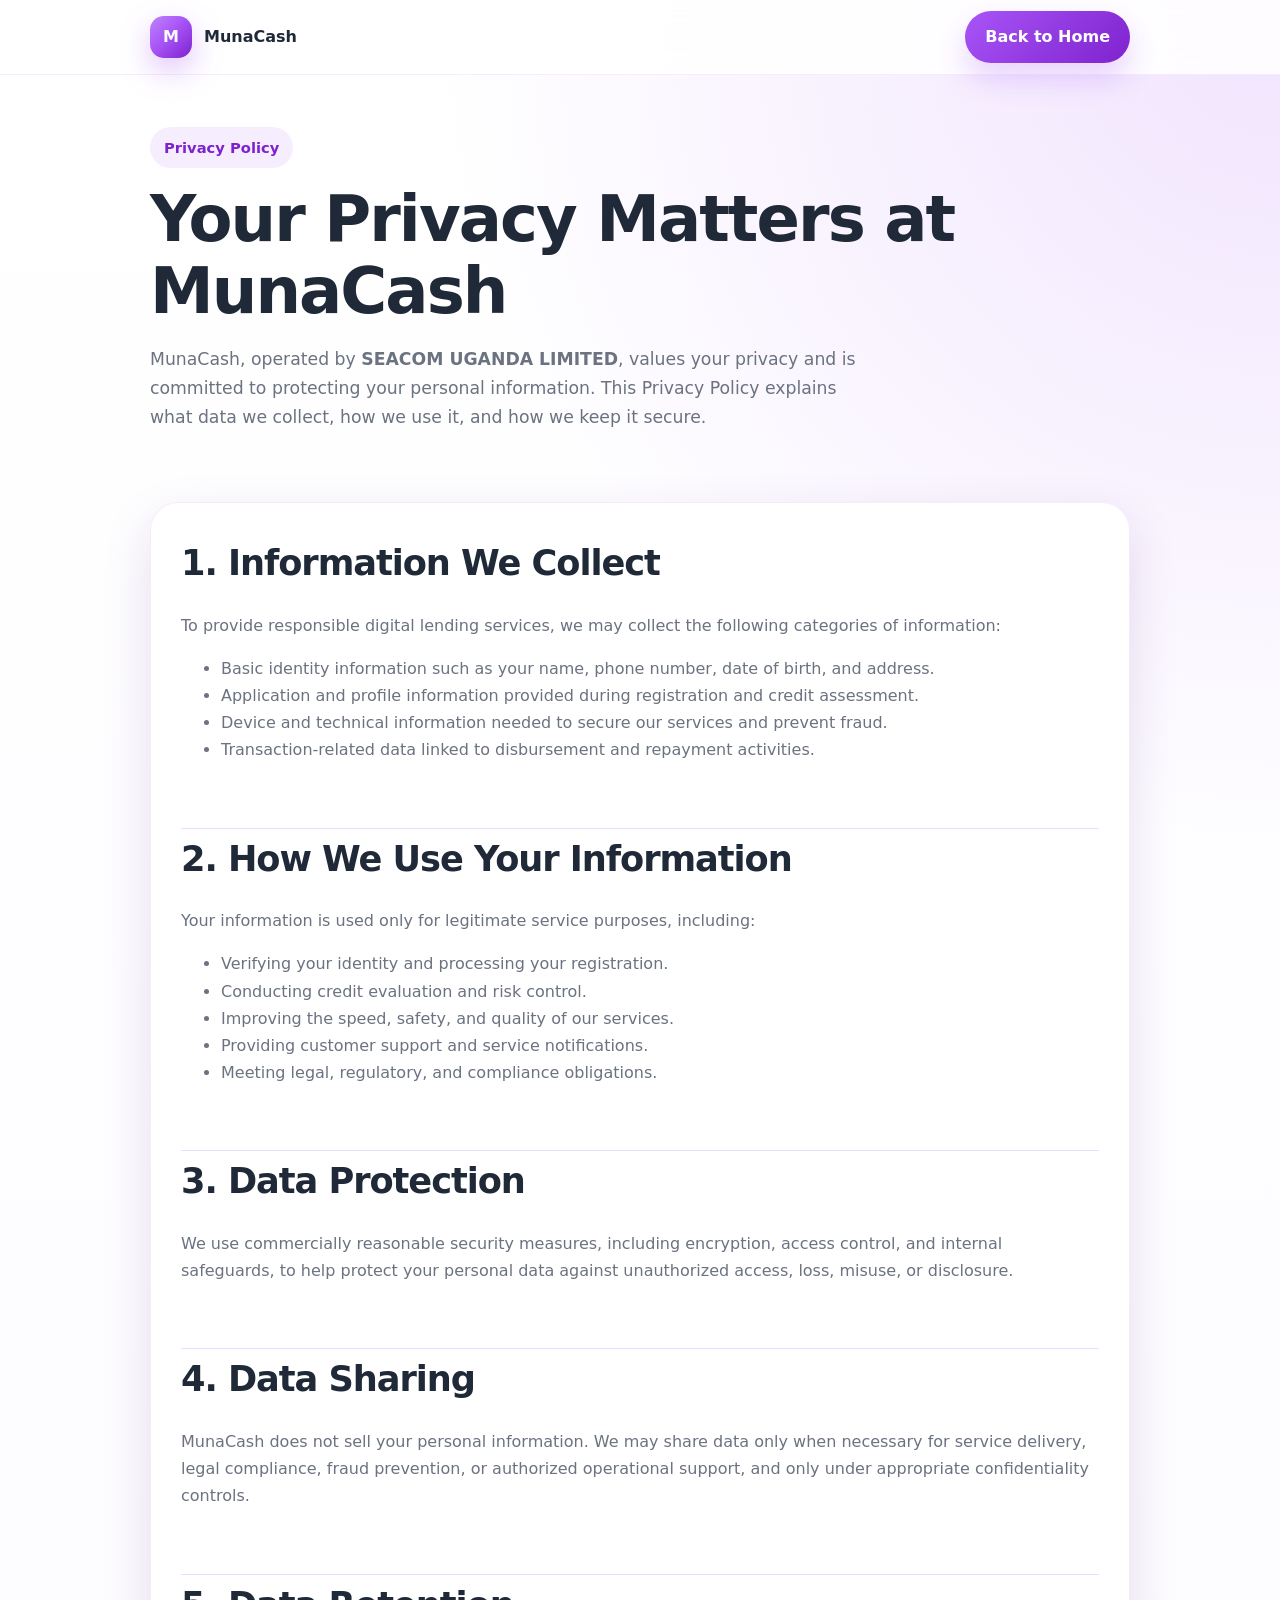
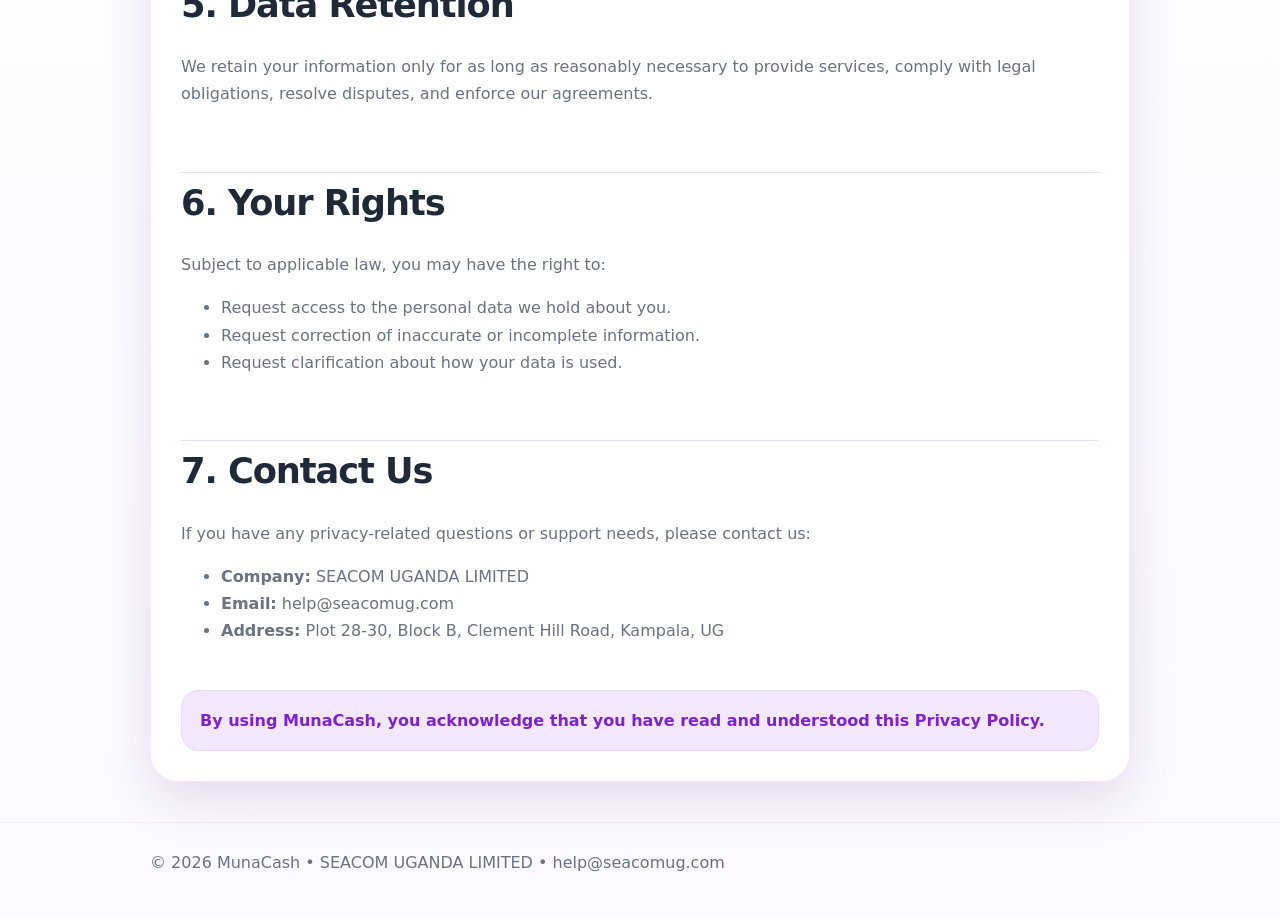
==== privacy.html @ 0a76f055 "Add MunaCash Uganda website" ====
<!DOCTYPE html>
<html lang="en">
<head>
  <meta charset="UTF-8" />
  <meta name="viewport" content="width=device-width, initial-scale=1.0" />
  <title>Privacy Policy | MunaCash Uganda</title>
  <meta name="description" content="Read the MunaCash Privacy Policy to understand how user data is collected, protected, and used responsibly." />
  <meta name="theme-color" content="#A855F7" />
  <style>
    :root {
      --primary: #A855F7;
      --primary-dark: #7e22ce;
      --primary-soft: #f3e8ff;
      --ink: #1f2937;
      --muted: #6b7280;
      --line: #eadcff;
      --bg: #ffffff;
      --card: rgba(255,255,255,0.92);
      --shadow: 0 18px 50px rgba(88, 28, 135, 0.14);
      --max: 980px;
    }
    * { box-sizing: border-box; }
    body {
      margin: 0;
      font-family: Inter, ui-sans-serif, system-ui, -apple-system, BlinkMacSystemFont, "Segoe UI", sans-serif;
      color: var(--ink);
      background:
        radial-gradient(circle at top right, rgba(168,85,247,0.16), transparent 30%),
        linear-gradient(180deg, #ffffff 0%, #fcfaff 100%);
      line-height: 1.7;
    }
    a { color: inherit; text-decoration: none; }
    .container { width: min(calc(100% - 32px), var(--max)); margin: 0 auto; }
    .topbar {
      position: sticky; top: 0; z-index: 40;
      background: rgba(255,255,255,0.88); backdrop-filter: blur(16px);
      border-bottom: 1px solid rgba(168,85,247,0.10);
    }
    .nav {
      min-height: 74px; display:flex; align-items:center; justify-content:space-between; gap:24px;
    }
    .brand { display:inline-flex; align-items:center; gap:12px; font-weight:800; }
    .brand-badge {
      width: 42px; height: 42px; border-radius: 14px;
      background: linear-gradient(135deg, #c084fc 0%, #a855f7 45%, #7e22ce 100%);
      box-shadow: 0 12px 30px rgba(168,85,247,0.35); position: relative;
    }
    .brand-badge::after {
      content: "M"; position:absolute; inset:0; display:grid; place-items:center;
      color:#fff; font-weight:900;
    }
    .cta {
      display:inline-flex; align-items:center; justify-content:center;
      padding: 12px 20px; border-radius:999px; color:#fff; font-weight:700;
      background: linear-gradient(135deg, var(--primary), var(--primary-dark));
      box-shadow: 0 16px 28px rgba(168,85,247,0.24);
    }
    .hero { padding: 52px 0 24px; }
    .eyebrow {
      display:inline-flex; align-items:center; gap:8px; padding:8px 14px; border-radius:999px;
      background: rgba(168,85,247,0.10); color: var(--primary-dark); font-weight:700; font-size:.92rem;
      margin-bottom:16px;
    }
    h1, h2, h3 { letter-spacing: -0.03em; line-height: 1.12; }
    h1 { font-size: clamp(2.4rem, 5vw, 4.2rem); margin: 0 0 16px; }
    h2 { font-size: clamp(1.55rem, 3vw, 2.2rem); margin-top: 0; }
    p, li { color: var(--muted); }
    .lead { font-size: 1.08rem; max-width: 65ch; }
    .policy-card {
      background: var(--card); border:1px solid rgba(168,85,247,0.12); border-radius: 28px;
      box-shadow: var(--shadow); padding: 30px; margin: 28px 0;
    }
    .grid { display:grid; gap:20px; }
    .section {
      padding: 10px 0;
      border-top: 1px solid var(--line);
      margin-top: 18px;
    }
    .section:first-child { border-top: none; margin-top: 0; }
    .note {
      background: var(--primary-soft); color: var(--primary-dark); padding: 16px 18px; border-radius: 18px;
      font-weight: 600; border:1px solid rgba(168,85,247,0.10);
    }
    footer {
      margin-top: 40px; padding: 26px 0 40px; border-top: 1px solid rgba(168,85,247,0.10);
      color: var(--muted);
    }
    @media (max-width: 640px) {
      .nav { min-height: 68px; }
      .policy-card { padding: 22px; border-radius: 22px; }
      .hero { padding-top: 30px; }
    }
  </style>
</head>
<body>
  <header class="topbar">
    <div class="container nav">
      <a href="index.html" class="brand">
        <span class="brand-badge"></span>
        <span>MunaCash</span>
      </a>
      <a class="cta" href="index.html">Back to Home</a>
    </div>
  </header>

  <main class="container">
    <section class="hero">
      <div class="eyebrow">Privacy Policy</div>
      <h1>Your Privacy Matters at MunaCash</h1>
      <p class="lead">
        MunaCash, operated by <strong>SEACOM UGANDA LIMITED</strong>, values your privacy and is committed to protecting your personal information.
        This Privacy Policy explains what data we collect, how we use it, and how we keep it secure.
      </p>
    </section>

    <section class="policy-card grid">
      <div class="section">
        <h2>1. Information We Collect</h2>
        <p>To provide responsible digital lending services, we may collect the following categories of information:</p>
        <ul>
          <li>Basic identity information such as your name, phone number, date of birth, and address.</li>
          <li>Application and profile information provided during registration and credit assessment.</li>
          <li>Device and technical information needed to secure our services and prevent fraud.</li>
          <li>Transaction-related data linked to disbursement and repayment activities.</li>
        </ul>
      </div>

      <div class="section">
        <h2>2. How We Use Your Information</h2>
        <p>Your information is used only for legitimate service purposes, including:</p>
        <ul>
          <li>Verifying your identity and processing your registration.</li>
          <li>Conducting credit evaluation and risk control.</li>
          <li>Improving the speed, safety, and quality of our services.</li>
          <li>Providing customer support and service notifications.</li>
          <li>Meeting legal, regulatory, and compliance obligations.</li>
        </ul>
      </div>

      <div class="section">
        <h2>3. Data Protection</h2>
        <p>
          We use commercially reasonable security measures, including encryption, access control, and internal safeguards,
          to help protect your personal data against unauthorized access, loss, misuse, or disclosure.
        </p>
      </div>

      <div class="section">
        <h2>4. Data Sharing</h2>
        <p>
          MunaCash does not sell your personal information. We may share data only when necessary for service delivery,
          legal compliance, fraud prevention, or authorized operational support, and only under appropriate confidentiality controls.
        </p>
      </div>

      <div class="section">
        <h2>5. Data Retention</h2>
        <p>
          We retain your information only for as long as reasonably necessary to provide services, comply with legal obligations,
          resolve disputes, and enforce our agreements.
        </p>
      </div>

      <div class="section">
        <h2>6. Your Rights</h2>
        <p>Subject to applicable law, you may have the right to:</p>
        <ul>
          <li>Request access to the personal data we hold about you.</li>
          <li>Request correction of inaccurate or incomplete information.</li>
          <li>Request clarification about how your data is used.</li>
        </ul>
      </div>

      <div class="section">
        <h2>7. Contact Us</h2>
        <p>If you have any privacy-related questions or support needs, please contact us:</p>
        <ul>
          <li><strong>Company:</strong> SEACOM UGANDA LIMITED</li>
          <li><strong>Email:</strong> help@seacomug.com</li>
          <li><strong>Address:</strong> Plot 28-30, Block B, Clement Hill Road, Kampala, UG</li>
        </ul>
      </div>

      <div class="note">
        By using MunaCash, you acknowledge that you have read and understood this Privacy Policy.
      </div>
    </section>
  </main>

  <footer>
    <div class="container">
      © 2026 MunaCash • SEACOM UGANDA LIMITED • help@seacomug.com
    </div>
  </footer>
</body>
</html>
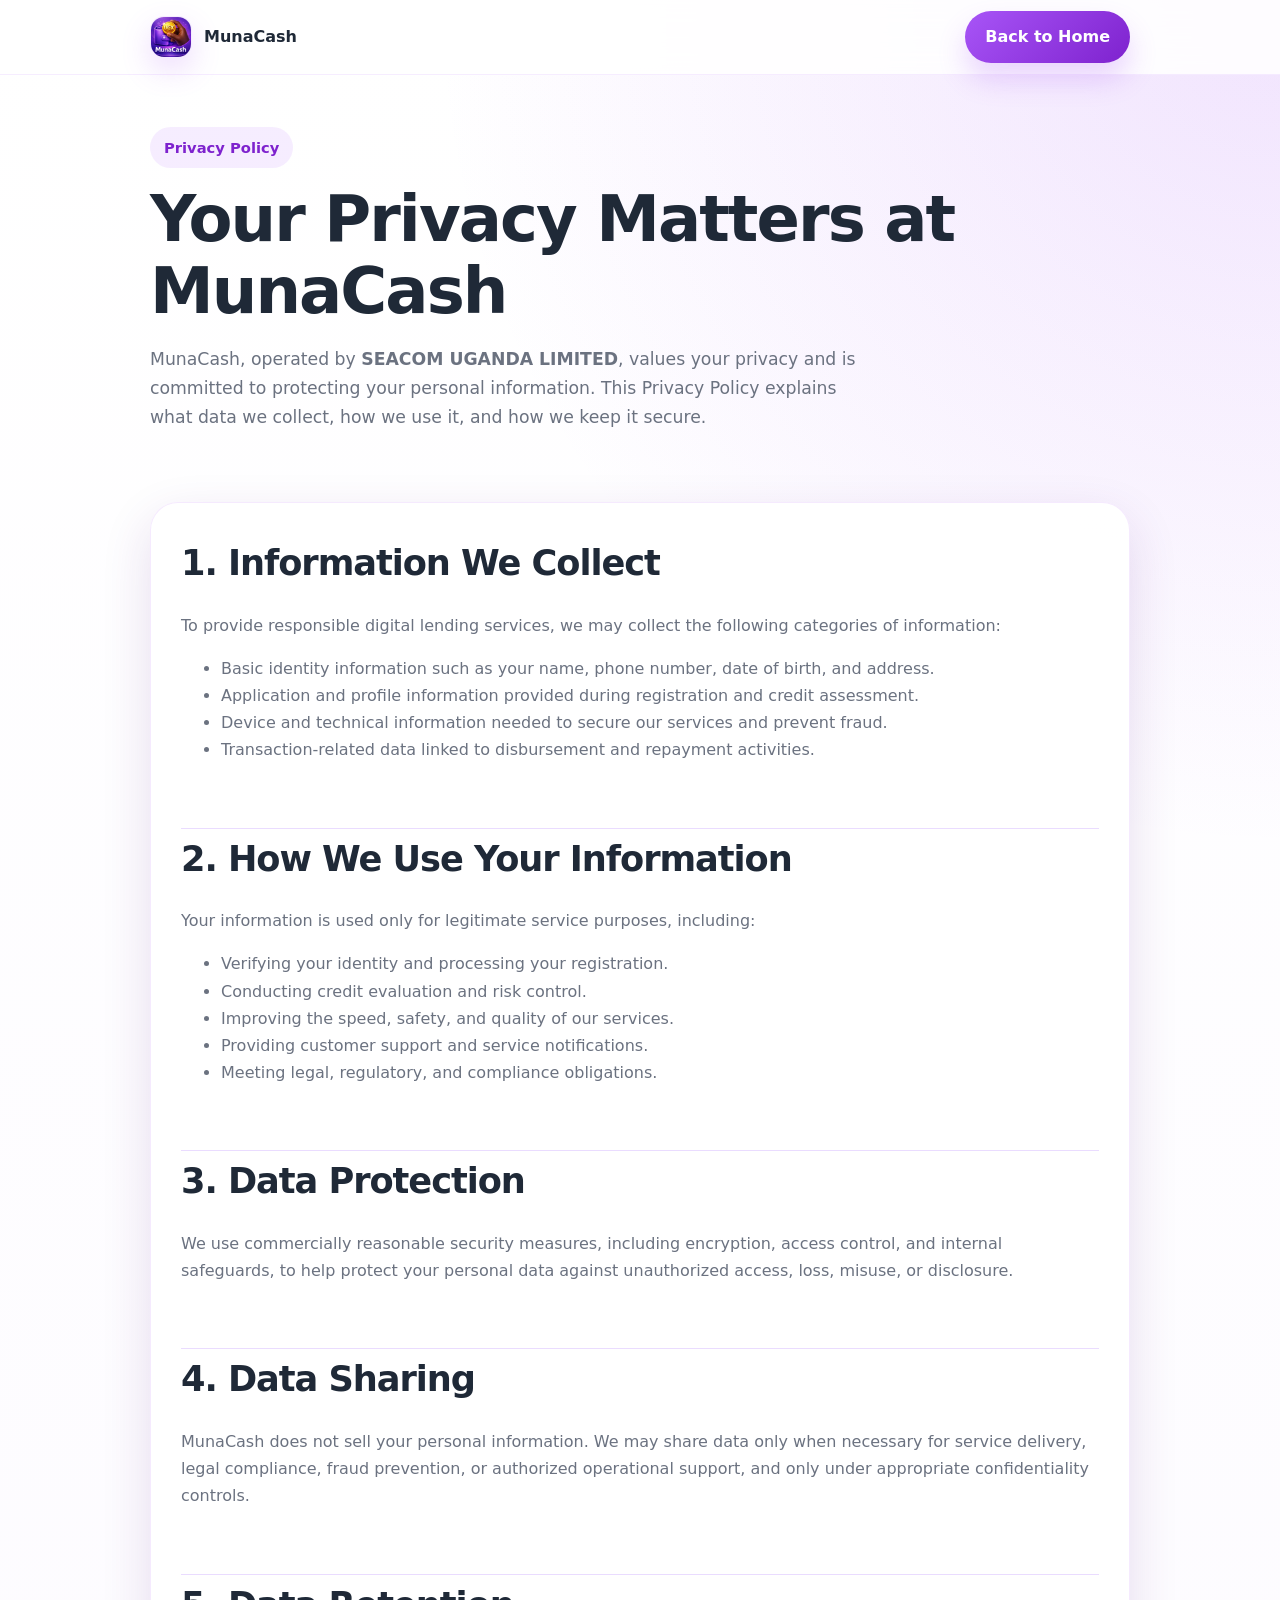
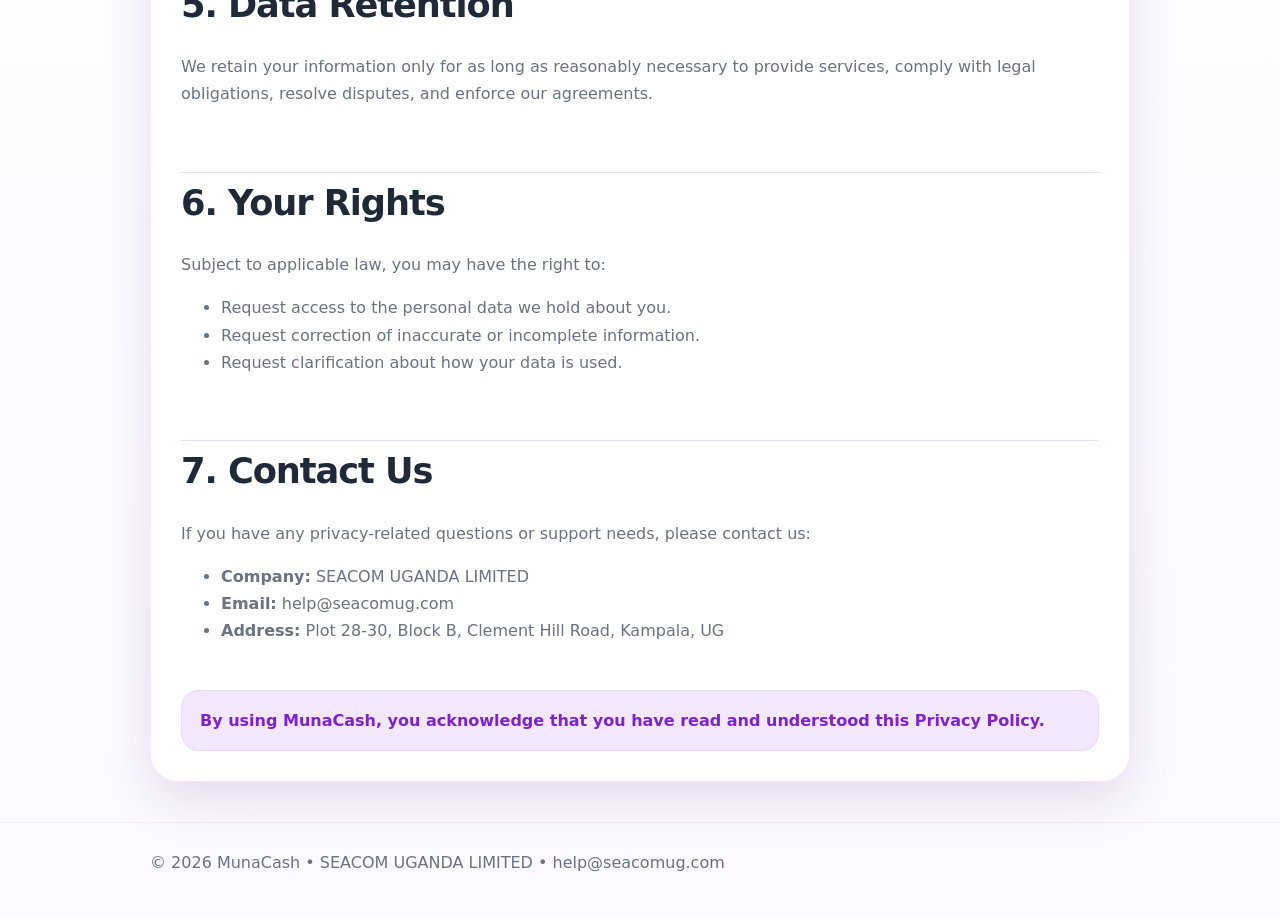
==== commit 4fb70f2a: "Replace MunaCash logo with provided image" ====
--- a/privacy.html
+++ b/privacy.html
@@ -41,13 +41,18 @@
     }
     .brand { display:inline-flex; align-items:center; gap:12px; font-weight:800; }
     .brand-badge {
-      width: 42px; height: 42px; border-radius: 14px;
-      background: linear-gradient(135deg, #c084fc 0%, #a855f7 45%, #7e22ce 100%);
-      box-shadow: 0 12px 30px rgba(168,85,247,0.35); position: relative;
-    }
-    .brand-badge::after {
-      content: "M"; position:absolute; inset:0; display:grid; place-items:center;
-      color:#fff; font-weight:900;
+      width: 42px;
+      height: 42px;
+      border-radius: 14px;
+      object-fit: cover;
+      box-shadow: 0 12px 30px rgba(168,85,247,0.20);
+      border: 1px solid rgba(168,85,247,0.12);
+      background: #fff;
+    }
+    .brand-name {
+      display:inline-flex;
+      align-items:center;
+      gap:10px;
     }
     .cta {
       display:inline-flex; align-items:center; justify-content:center;
@@ -96,8 +101,8 @@
   <header class="topbar">
     <div class="container nav">
       <a href="index.html" class="brand">
-        <span class="brand-badge"></span>
-        <span>MunaCash</span>
+        <img src="assets/logo.jpg" alt="MunaCash logo" class="brand-badge" />
+        <span class="brand-name">MunaCash</span>
       </a>
       <a class="cta" href="index.html">Back to Home</a>
     </div>
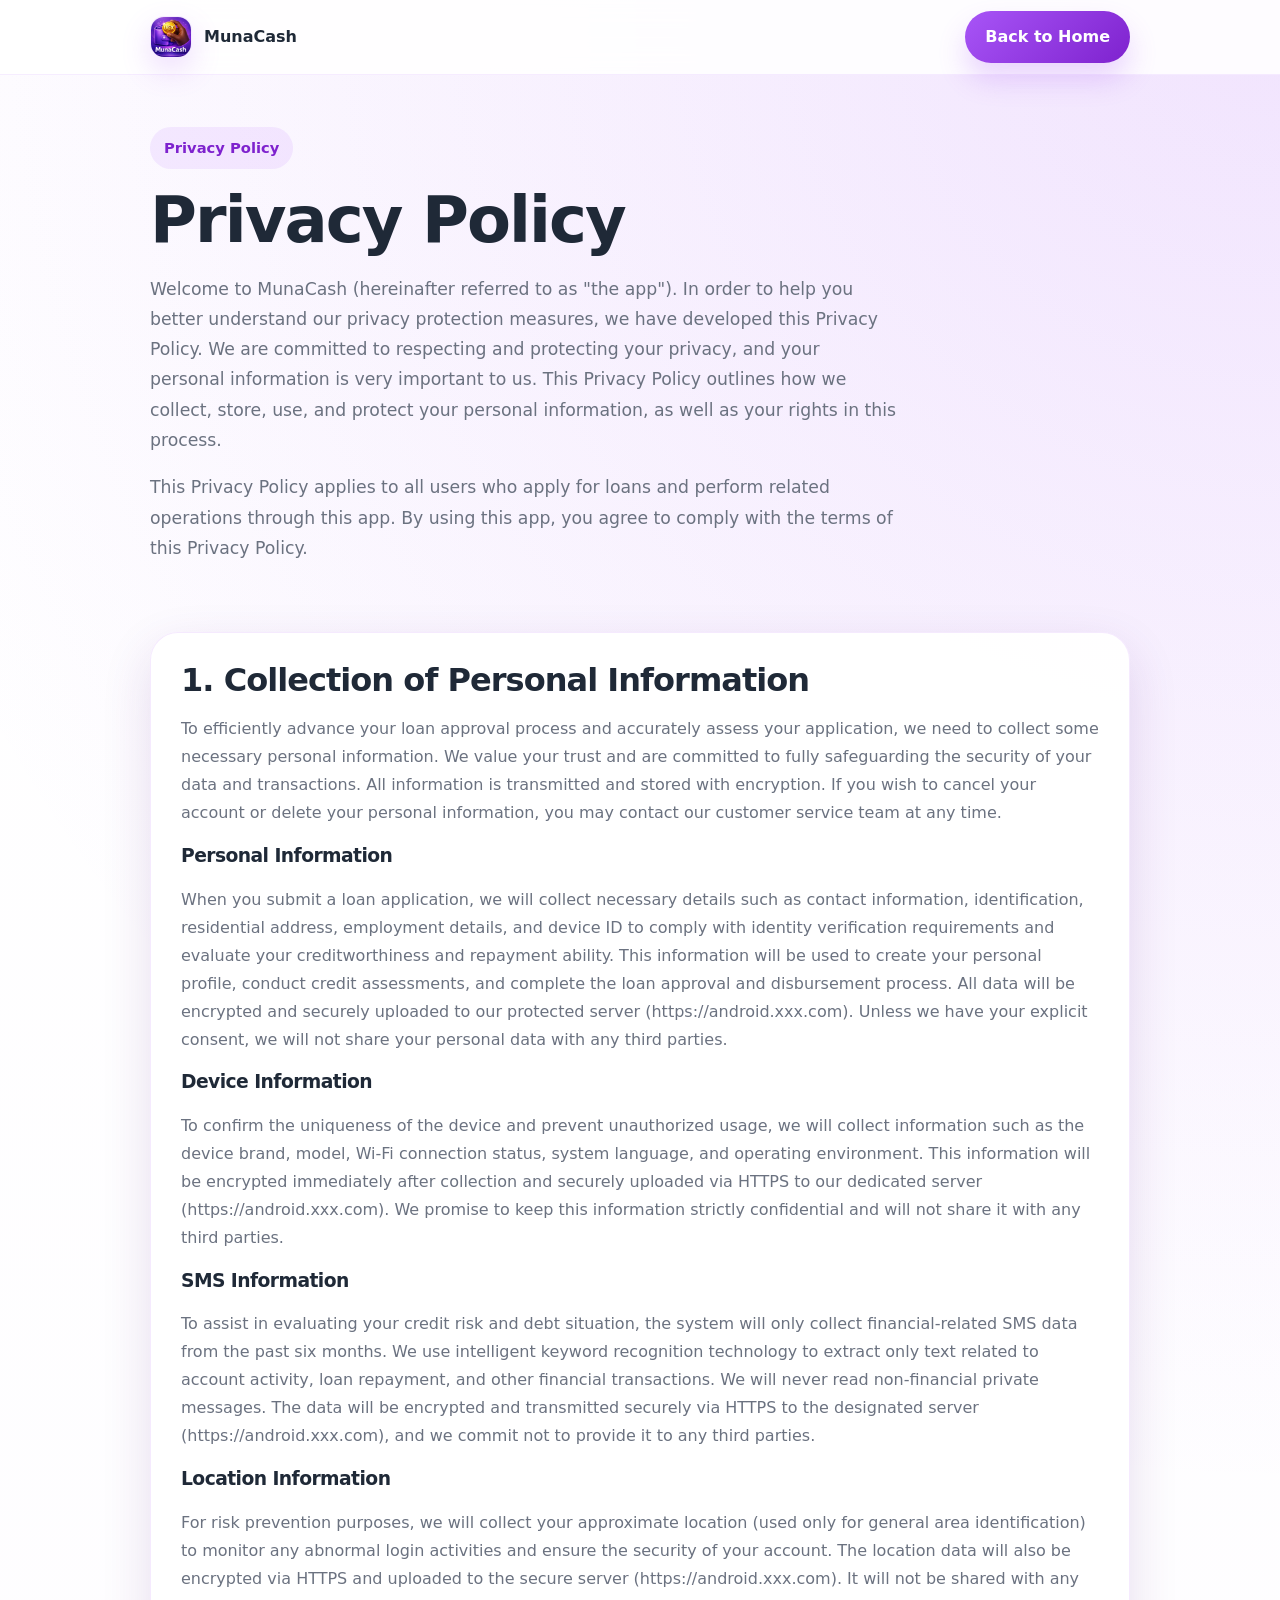
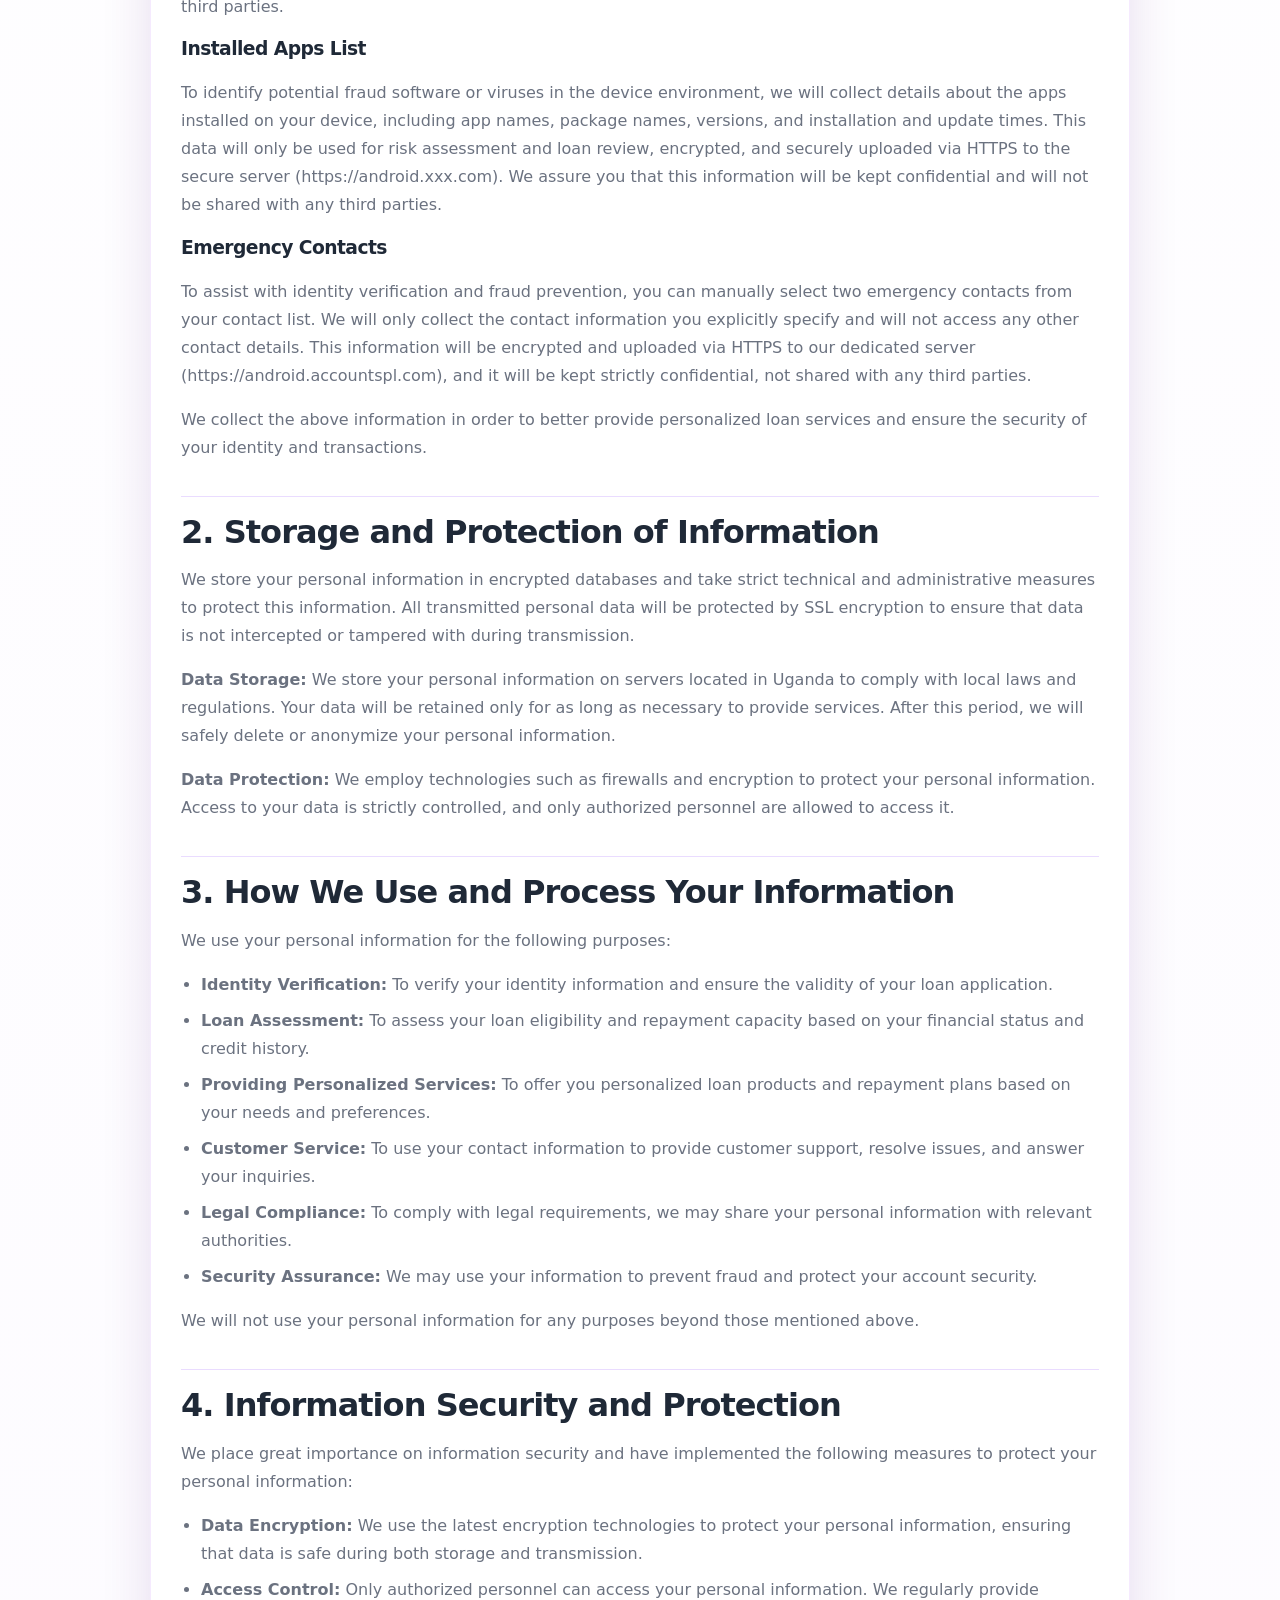
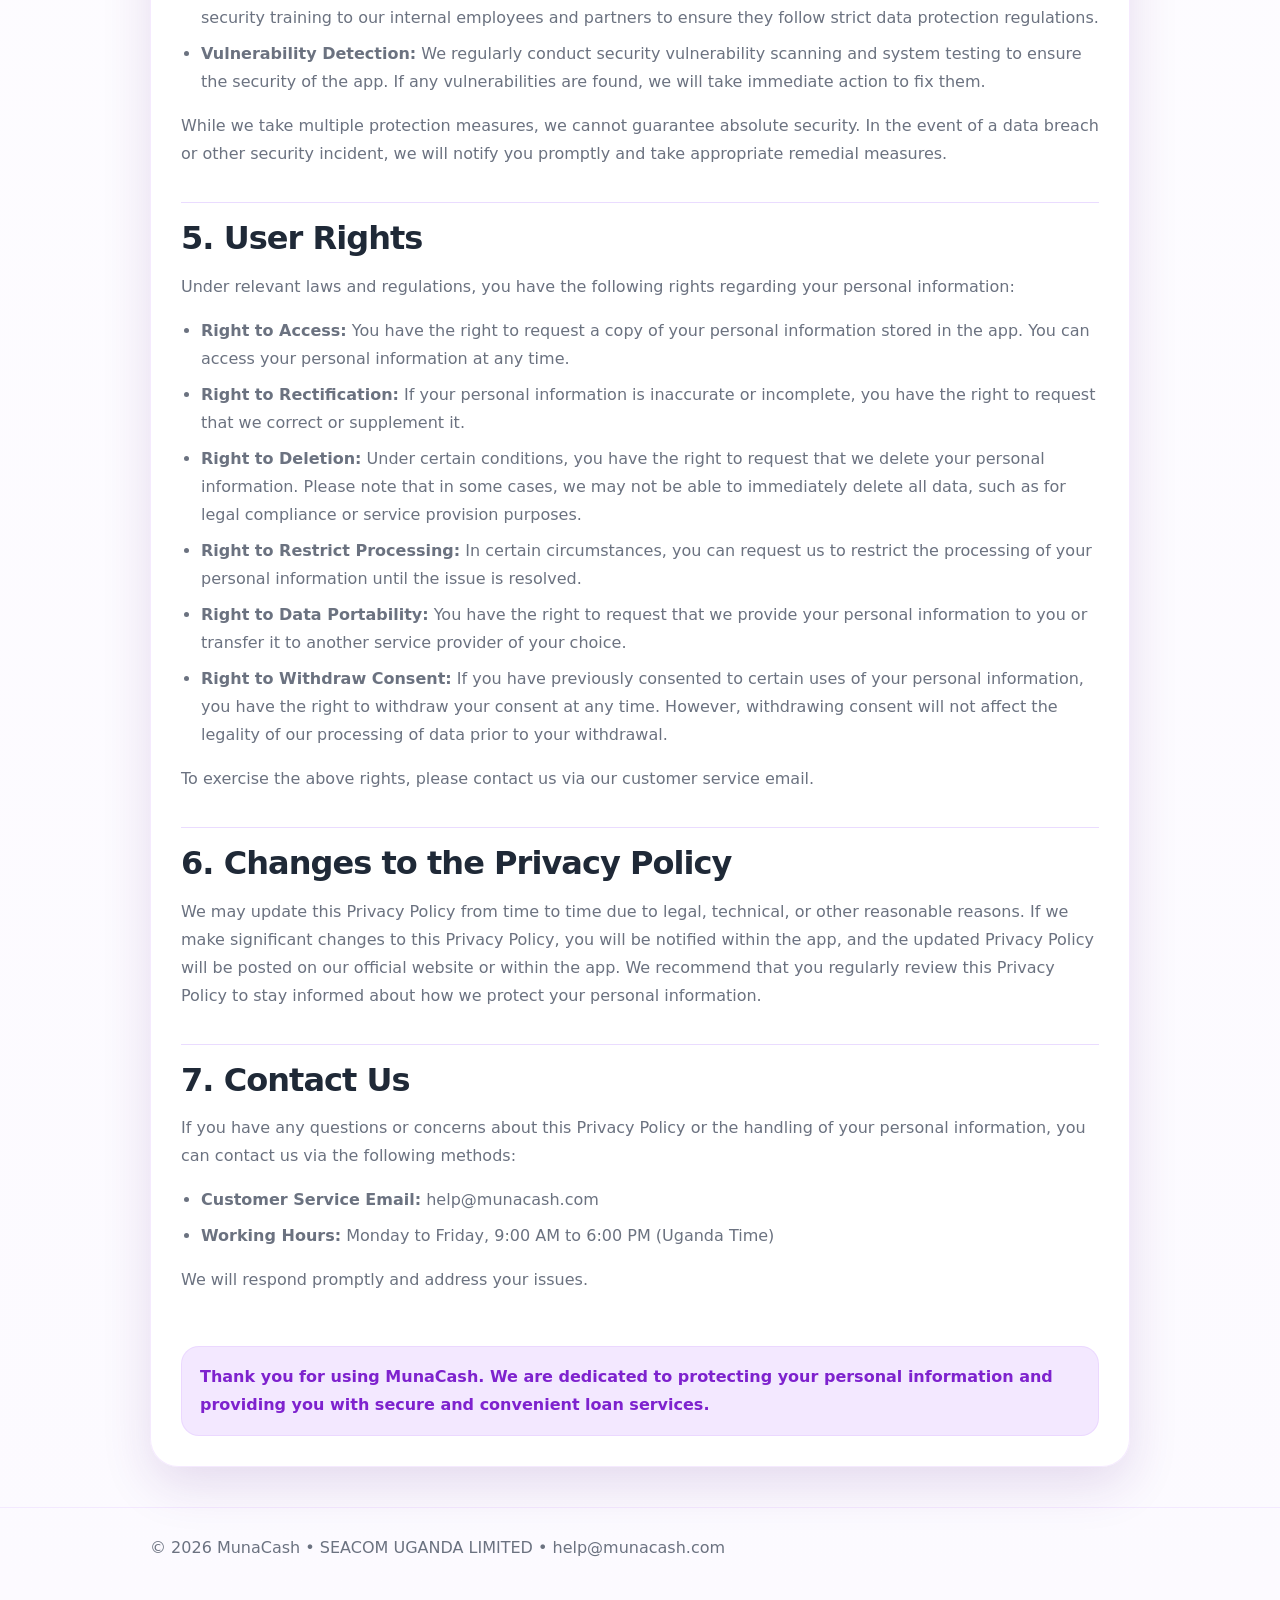
==== commit 7b1bbdf2: "Update privacy policy with provided full text" ====
--- a/privacy.html
+++ b/privacy.html
@@ -4,7 +4,7 @@
   <meta charset="UTF-8" />
   <meta name="viewport" content="width=device-width, initial-scale=1.0" />
   <title>Privacy Policy | MunaCash Uganda</title>
-  <meta name="description" content="Read the MunaCash Privacy Policy to understand how user data is collected, protected, and used responsibly." />
+  <meta name="description" content="Read the MunaCash Privacy Policy to understand how personal information is collected, stored, used, and protected." />
   <meta name="theme-color" content="#A855F7" />
   <style>
     :root {
@@ -14,8 +14,7 @@
       --ink: #1f2937;
       --muted: #6b7280;
       --line: #eadcff;
-      --bg: #ffffff;
-      --card: rgba(255,255,255,0.92);
+      --card: rgba(255,255,255,0.94);
       --shadow: 0 18px 50px rgba(88, 28, 135, 0.14);
       --max: 980px;
     }
@@ -27,7 +26,7 @@
       background:
         radial-gradient(circle at top right, rgba(168,85,247,0.16), transparent 30%),
         linear-gradient(180deg, #ffffff 0%, #fcfaff 100%);
-      line-height: 1.7;
+      line-height: 1.75;
     }
     a { color: inherit; text-decoration: none; }
     .container { width: min(calc(100% - 32px), var(--max)); margin: 0 auto; }
@@ -68,27 +67,36 @@
     }
     h1, h2, h3 { letter-spacing: -0.03em; line-height: 1.12; }
     h1 { font-size: clamp(2.4rem, 5vw, 4.2rem); margin: 0 0 16px; }
-    h2 { font-size: clamp(1.55rem, 3vw, 2.2rem); margin-top: 0; }
+    h2 { font-size: clamp(1.4rem, 3vw, 2rem); margin: 0 0 12px; }
     p, li { color: var(--muted); }
-    .lead { font-size: 1.08rem; max-width: 65ch; }
+    .lead { font-size: 1.08rem; max-width: 68ch; }
     .policy-card {
-      background: var(--card); border:1px solid rgba(168,85,247,0.12); border-radius: 28px;
-      box-shadow: var(--shadow); padding: 30px; margin: 28px 0;
-    }
-    .grid { display:grid; gap:20px; }
+      background: var(--card);
+      border:1px solid rgba(168,85,247,0.12);
+      border-radius: 28px;
+      box-shadow: var(--shadow);
+      padding: 30px;
+      margin: 28px 0;
+    }
     .section {
-      padding: 10px 0;
+      padding: 18px 0;
       border-top: 1px solid var(--line);
+    }
+    .section:first-child { border-top: none; padding-top: 0; }
+    .note {
+      background: var(--primary-soft);
+      color: var(--primary-dark);
+      padding: 16px 18px;
+      border-radius: 18px;
+      font-weight: 600;
+      border:1px solid rgba(168,85,247,0.10);
       margin-top: 18px;
     }
-    .section:first-child { border-top: none; margin-top: 0; }
-    .note {
-      background: var(--primary-soft); color: var(--primary-dark); padding: 16px 18px; border-radius: 18px;
-      font-weight: 600; border:1px solid rgba(168,85,247,0.10);
-    }
+    ul { padding-left: 20px; }
+    li + li { margin-top: 8px; }
     footer {
-      margin-top: 40px; padding: 26px 0 40px; border-top: 1px solid rgba(168,85,247,0.10);
-      color: var(--muted);
+      margin-top: 40px; padding: 26px 0 40px;
+      border-top: 1px solid rgba(168,85,247,0.10); color: var(--muted);
     }
     @media (max-width: 640px) {
       .nav { min-height: 68px; }
@@ -111,90 +119,137 @@
   <main class="container">
     <section class="hero">
       <div class="eyebrow">Privacy Policy</div>
-      <h1>Your Privacy Matters at MunaCash</h1>
+      <h1>Privacy Policy</h1>
       <p class="lead">
-        MunaCash, operated by <strong>SEACOM UGANDA LIMITED</strong>, values your privacy and is committed to protecting your personal information.
-        This Privacy Policy explains what data we collect, how we use it, and how we keep it secure.
+        Welcome to MunaCash (hereinafter referred to as "the app"). In order to help you better understand our privacy protection measures, we have developed this Privacy Policy. We are committed to respecting and protecting your privacy, and your personal information is very important to us. This Privacy Policy outlines how we collect, store, use, and protect your personal information, as well as your rights in this process.
+      </p>
+      <p class="lead">
+        This Privacy Policy applies to all users who apply for loans and perform related operations through this app. By using this app, you agree to comply with the terms of this Privacy Policy.
       </p>
     </section>
 
-    <section class="policy-card grid">
-      <div class="section">
-        <h2>1. Information We Collect</h2>
-        <p>To provide responsible digital lending services, we may collect the following categories of information:</p>
-        <ul>
-          <li>Basic identity information such as your name, phone number, date of birth, and address.</li>
-          <li>Application and profile information provided during registration and credit assessment.</li>
-          <li>Device and technical information needed to secure our services and prevent fraud.</li>
-          <li>Transaction-related data linked to disbursement and repayment activities.</li>
-        </ul>
-      </div>
-
-      <div class="section">
-        <h2>2. How We Use Your Information</h2>
-        <p>Your information is used only for legitimate service purposes, including:</p>
-        <ul>
-          <li>Verifying your identity and processing your registration.</li>
-          <li>Conducting credit evaluation and risk control.</li>
-          <li>Improving the speed, safety, and quality of our services.</li>
-          <li>Providing customer support and service notifications.</li>
-          <li>Meeting legal, regulatory, and compliance obligations.</li>
-        </ul>
-      </div>
-
-      <div class="section">
-        <h2>3. Data Protection</h2>
-        <p>
-          We use commercially reasonable security measures, including encryption, access control, and internal safeguards,
-          to help protect your personal data against unauthorized access, loss, misuse, or disclosure.
-        </p>
-      </div>
-
-      <div class="section">
-        <h2>4. Data Sharing</h2>
-        <p>
-          MunaCash does not sell your personal information. We may share data only when necessary for service delivery,
-          legal compliance, fraud prevention, or authorized operational support, and only under appropriate confidentiality controls.
-        </p>
-      </div>
-
-      <div class="section">
-        <h2>5. Data Retention</h2>
-        <p>
-          We retain your information only for as long as reasonably necessary to provide services, comply with legal obligations,
-          resolve disputes, and enforce our agreements.
-        </p>
-      </div>
-
-      <div class="section">
-        <h2>6. Your Rights</h2>
-        <p>Subject to applicable law, you may have the right to:</p>
-        <ul>
-          <li>Request access to the personal data we hold about you.</li>
-          <li>Request correction of inaccurate or incomplete information.</li>
-          <li>Request clarification about how your data is used.</li>
-        </ul>
+    <section class="policy-card">
+      <div class="section">
+        <h2>1. Collection of Personal Information</h2>
+        <p>
+          To efficiently advance your loan approval process and accurately assess your application, we need to collect some necessary personal information. We value your trust and are committed to fully safeguarding the security of your data and transactions. All information is transmitted and stored with encryption. If you wish to cancel your account or delete your personal information, you may contact our customer service team at any time.
+        </p>
+
+        <h3>Personal Information</h3>
+        <p>
+          When you submit a loan application, we will collect necessary details such as contact information, identification, residential address, employment details, and device ID to comply with identity verification requirements and evaluate your creditworthiness and repayment ability. This information will be used to create your personal profile, conduct credit assessments, and complete the loan approval and disbursement process. All data will be encrypted and securely uploaded to our protected server (https://android.xxx.com). Unless we have your explicit consent, we will not share your personal data with any third parties.
+        </p>
+
+        <h3>Device Information</h3>
+        <p>
+          To confirm the uniqueness of the device and prevent unauthorized usage, we will collect information such as the device brand, model, Wi-Fi connection status, system language, and operating environment. This information will be encrypted immediately after collection and securely uploaded via HTTPS to our dedicated server (https://android.xxx.com). We promise to keep this information strictly confidential and will not share it with any third parties.
+        </p>
+
+        <h3>SMS Information</h3>
+        <p>
+          To assist in evaluating your credit risk and debt situation, the system will only collect financial-related SMS data from the past six months. We use intelligent keyword recognition technology to extract only text related to account activity, loan repayment, and other financial transactions. We will never read non-financial private messages. The data will be encrypted and transmitted securely via HTTPS to the designated server (https://android.xxx.com), and we commit not to provide it to any third parties.
+        </p>
+
+        <h3>Location Information</h3>
+        <p>
+          For risk prevention purposes, we will collect your approximate location (used only for general area identification) to monitor any abnormal login activities and ensure the security of your account. The location data will also be encrypted via HTTPS and uploaded to the secure server (https://android.xxx.com). It will not be shared with any third parties.
+        </p>
+
+        <h3>Installed Apps List</h3>
+        <p>
+          To identify potential fraud software or viruses in the device environment, we will collect details about the apps installed on your device, including app names, package names, versions, and installation and update times. This data will only be used for risk assessment and loan review, encrypted, and securely uploaded via HTTPS to the secure server (https://android.xxx.com). We assure you that this information will be kept confidential and will not be shared with any third parties.
+        </p>
+
+        <h3>Emergency Contacts</h3>
+        <p>
+          To assist with identity verification and fraud prevention, you can manually select two emergency contacts from your contact list. We will only collect the contact information you explicitly specify and will not access any other contact details. This information will be encrypted and uploaded via HTTPS to our dedicated server (https://android.accountspl.com), and it will be kept strictly confidential, not shared with any third parties.
+        </p>
+
+        <p>
+          We collect the above information in order to better provide personalized loan services and ensure the security of your identity and transactions.
+        </p>
+      </div>
+
+      <div class="section">
+        <h2>2. Storage and Protection of Information</h2>
+        <p>
+          We store your personal information in encrypted databases and take strict technical and administrative measures to protect this information. All transmitted personal data will be protected by SSL encryption to ensure that data is not intercepted or tampered with during transmission.
+        </p>
+        <p>
+          <strong>Data Storage:</strong> We store your personal information on servers located in Uganda to comply with local laws and regulations. Your data will be retained only for as long as necessary to provide services. After this period, we will safely delete or anonymize your personal information.
+        </p>
+        <p>
+          <strong>Data Protection:</strong> We employ technologies such as firewalls and encryption to protect your personal information. Access to your data is strictly controlled, and only authorized personnel are allowed to access it.
+        </p>
+      </div>
+
+      <div class="section">
+        <h2>3. How We Use and Process Your Information</h2>
+        <p>We use your personal information for the following purposes:</p>
+        <ul>
+          <li><strong>Identity Verification:</strong> To verify your identity information and ensure the validity of your loan application.</li>
+          <li><strong>Loan Assessment:</strong> To assess your loan eligibility and repayment capacity based on your financial status and credit history.</li>
+          <li><strong>Providing Personalized Services:</strong> To offer you personalized loan products and repayment plans based on your needs and preferences.</li>
+          <li><strong>Customer Service:</strong> To use your contact information to provide customer support, resolve issues, and answer your inquiries.</li>
+          <li><strong>Legal Compliance:</strong> To comply with legal requirements, we may share your personal information with relevant authorities.</li>
+          <li><strong>Security Assurance:</strong> We may use your information to prevent fraud and protect your account security.</li>
+        </ul>
+        <p>We will not use your personal information for any purposes beyond those mentioned above.</p>
+      </div>
+
+      <div class="section">
+        <h2>4. Information Security and Protection</h2>
+        <p>We place great importance on information security and have implemented the following measures to protect your personal information:</p>
+        <ul>
+          <li><strong>Data Encryption:</strong> We use the latest encryption technologies to protect your personal information, ensuring that data is safe during both storage and transmission.</li>
+          <li><strong>Access Control:</strong> Only authorized personnel can access your personal information. We regularly provide security training to our internal employees and partners to ensure they follow strict data protection regulations.</li>
+          <li><strong>Vulnerability Detection:</strong> We regularly conduct security vulnerability scanning and system testing to ensure the security of the app. If any vulnerabilities are found, we will take immediate action to fix them.</li>
+        </ul>
+        <p>
+          While we take multiple protection measures, we cannot guarantee absolute security. In the event of a data breach or other security incident, we will notify you promptly and take appropriate remedial measures.
+        </p>
+      </div>
+
+      <div class="section">
+        <h2>5. User Rights</h2>
+        <p>Under relevant laws and regulations, you have the following rights regarding your personal information:</p>
+        <ul>
+          <li><strong>Right to Access:</strong> You have the right to request a copy of your personal information stored in the app. You can access your personal information at any time.</li>
+          <li><strong>Right to Rectification:</strong> If your personal information is inaccurate or incomplete, you have the right to request that we correct or supplement it.</li>
+          <li><strong>Right to Deletion:</strong> Under certain conditions, you have the right to request that we delete your personal information. Please note that in some cases, we may not be able to immediately delete all data, such as for legal compliance or service provision purposes.</li>
+          <li><strong>Right to Restrict Processing:</strong> In certain circumstances, you can request us to restrict the processing of your personal information until the issue is resolved.</li>
+          <li><strong>Right to Data Portability:</strong> You have the right to request that we provide your personal information to you or transfer it to another service provider of your choice.</li>
+          <li><strong>Right to Withdraw Consent:</strong> If you have previously consented to certain uses of your personal information, you have the right to withdraw your consent at any time. However, withdrawing consent will not affect the legality of our processing of data prior to your withdrawal.</li>
+        </ul>
+        <p>To exercise the above rights, please contact us via our customer service email.</p>
+      </div>
+
+      <div class="section">
+        <h2>6. Changes to the Privacy Policy</h2>
+        <p>
+          We may update this Privacy Policy from time to time due to legal, technical, or other reasonable reasons. If we make significant changes to this Privacy Policy, you will be notified within the app, and the updated Privacy Policy will be posted on our official website or within the app. We recommend that you regularly review this Privacy Policy to stay informed about how we protect your personal information.
+        </p>
       </div>
 
       <div class="section">
         <h2>7. Contact Us</h2>
-        <p>If you have any privacy-related questions or support needs, please contact us:</p>
-        <ul>
-          <li><strong>Company:</strong> SEACOM UGANDA LIMITED</li>
-          <li><strong>Email:</strong> help@seacomug.com</li>
-          <li><strong>Address:</strong> Plot 28-30, Block B, Clement Hill Road, Kampala, UG</li>
-        </ul>
+        <p>If you have any questions or concerns about this Privacy Policy or the handling of your personal information, you can contact us via the following methods:</p>
+        <ul>
+          <li><strong>Customer Service Email:</strong> help@munacash.com</li>
+          <li><strong>Working Hours:</strong> Monday to Friday, 9:00 AM to 6:00 PM (Uganda Time)</li>
+        </ul>
+        <p>We will respond promptly and address your issues.</p>
       </div>
 
       <div class="note">
-        By using MunaCash, you acknowledge that you have read and understood this Privacy Policy.
+        Thank you for using MunaCash. We are dedicated to protecting your personal information and providing you with secure and convenient loan services.
       </div>
     </section>
   </main>
 
   <footer>
     <div class="container">
-      © 2026 MunaCash • SEACOM UGANDA LIMITED • help@seacomug.com
+      © 2026 MunaCash • SEACOM UGANDA LIMITED • help@munacash.com
     </div>
   </footer>
 </body>
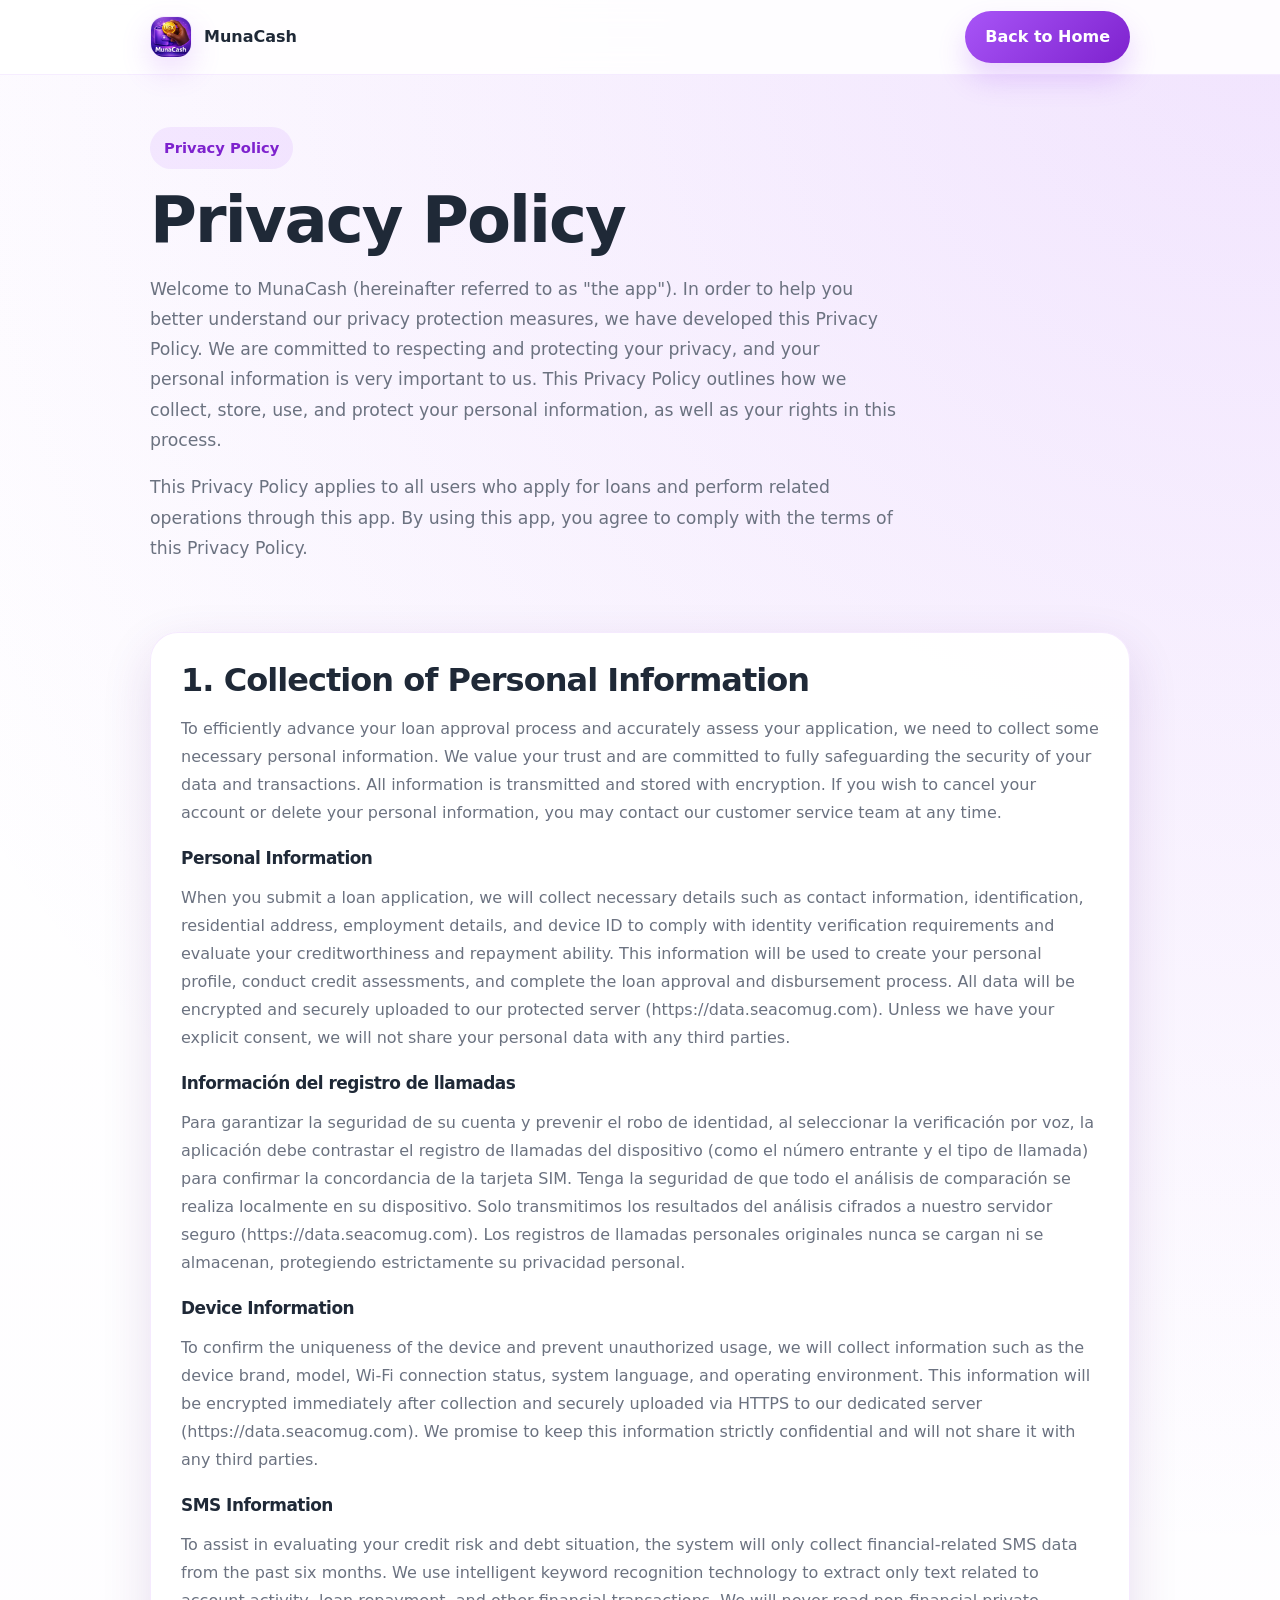
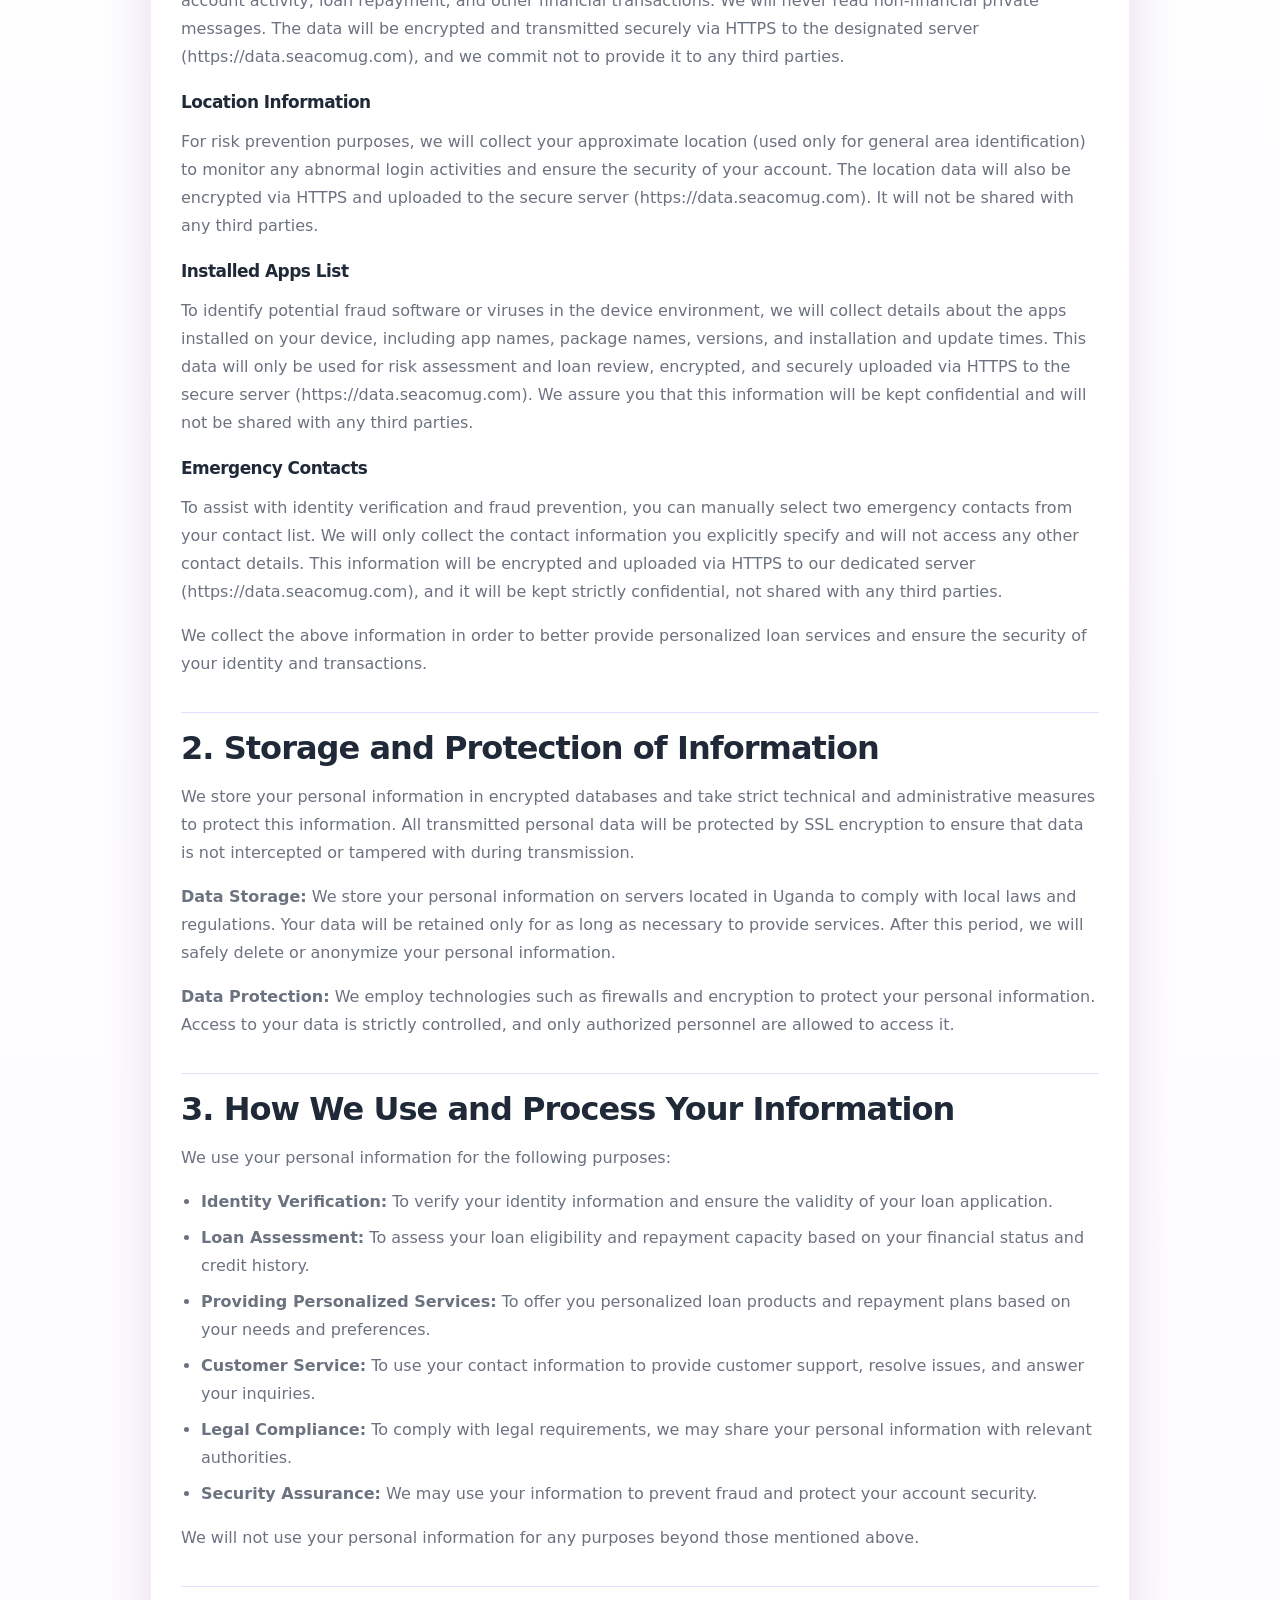
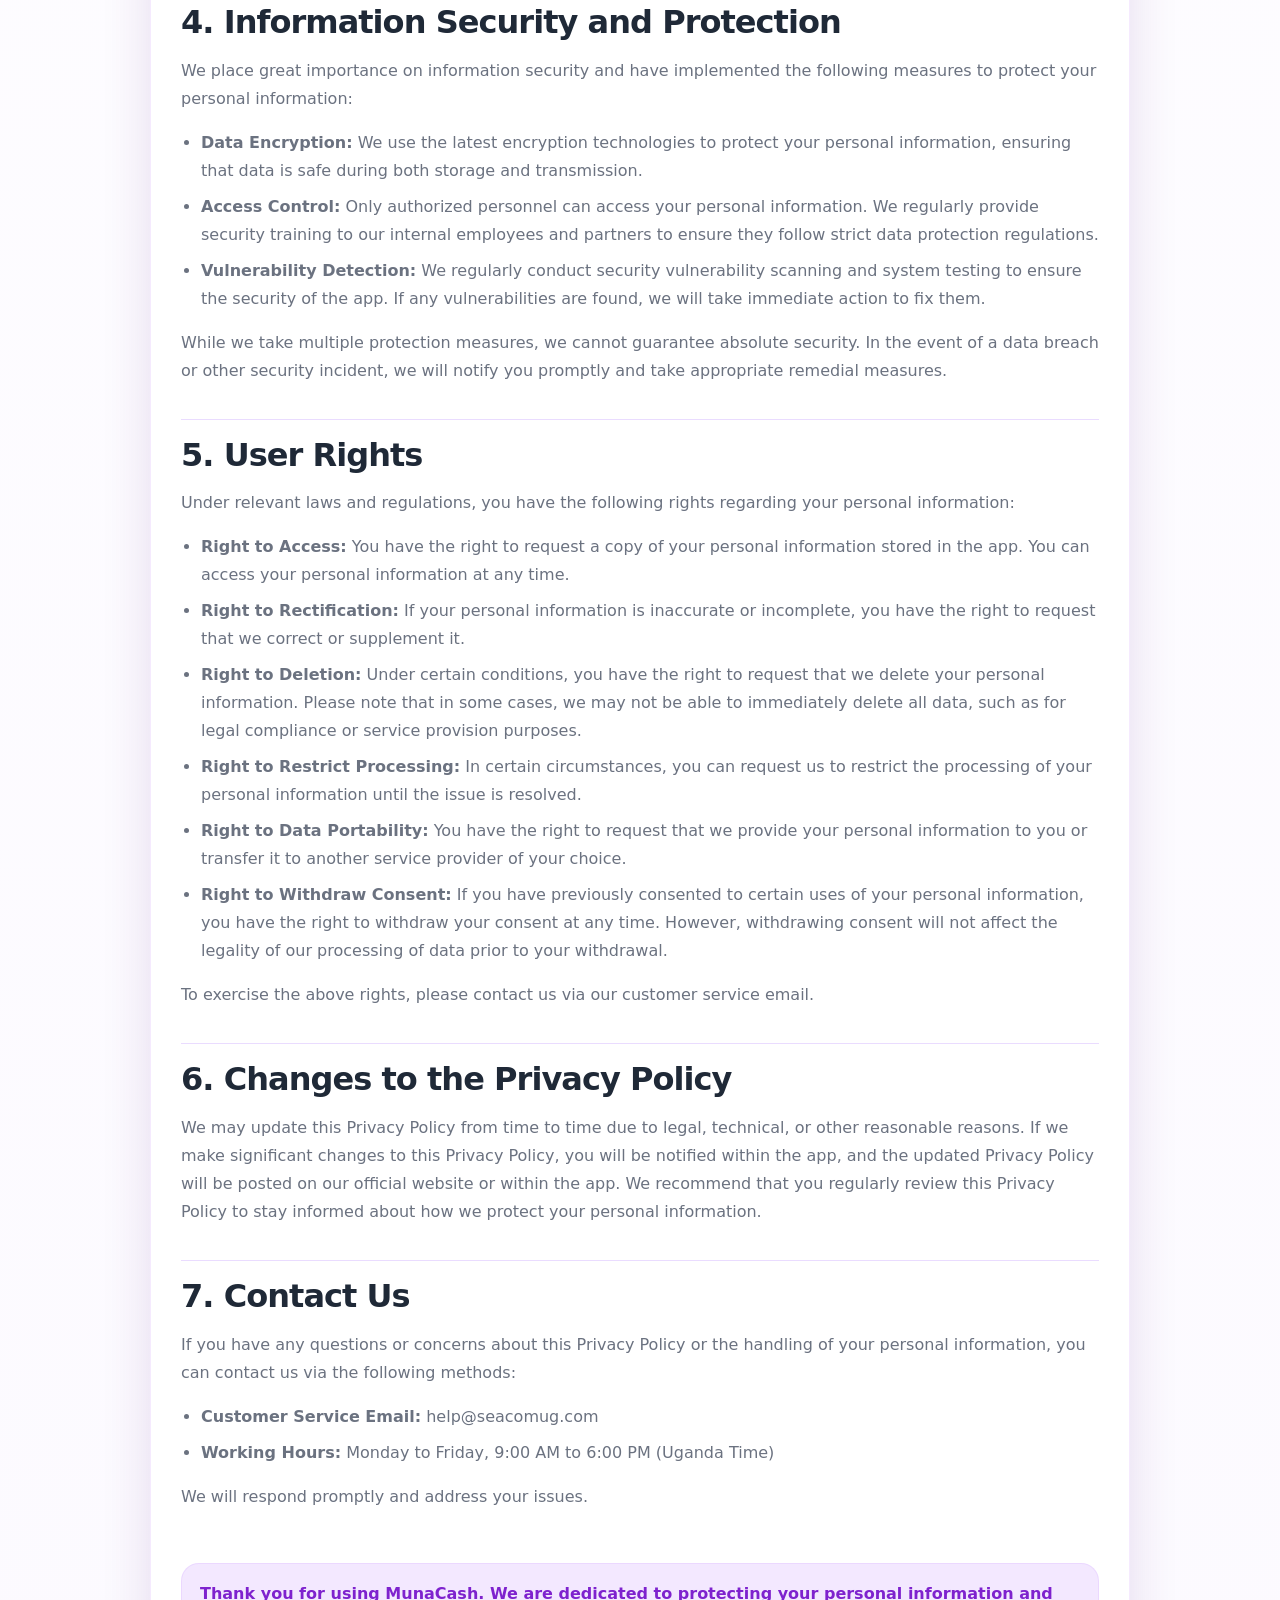
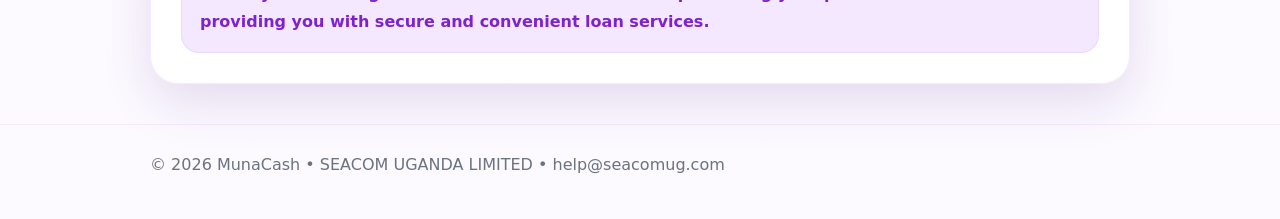
==== commit a77691bf: "Update privacy policy with data.seacomug.com and seacom support email" ====
--- a/privacy.html
+++ b/privacy.html
@@ -68,6 +68,7 @@
     h1, h2, h3 { letter-spacing: -0.03em; line-height: 1.12; }
     h1 { font-size: clamp(2.4rem, 5vw, 4.2rem); margin: 0 0 16px; }
     h2 { font-size: clamp(1.4rem, 3vw, 2rem); margin: 0 0 12px; }
+    h3 { font-size: 1.06rem; margin: 22px 0 10px; }
     p, li { color: var(--muted); }
     .lead { font-size: 1.08rem; max-width: 68ch; }
     .policy-card {
@@ -137,32 +138,37 @@
 
         <h3>Personal Information</h3>
         <p>
-          When you submit a loan application, we will collect necessary details such as contact information, identification, residential address, employment details, and device ID to comply with identity verification requirements and evaluate your creditworthiness and repayment ability. This information will be used to create your personal profile, conduct credit assessments, and complete the loan approval and disbursement process. All data will be encrypted and securely uploaded to our protected server (https://android.xxx.com). Unless we have your explicit consent, we will not share your personal data with any third parties.
+          When you submit a loan application, we will collect necessary details such as contact information, identification, residential address, employment details, and device ID to comply with identity verification requirements and evaluate your creditworthiness and repayment ability. This information will be used to create your personal profile, conduct credit assessments, and complete the loan approval and disbursement process. All data will be encrypted and securely uploaded to our protected server (https://data.seacomug.com). Unless we have your explicit consent, we will not share your personal data with any third parties.
+        </p>
+
+        <h3>Información del registro de llamadas</h3>
+        <p>
+          Para garantizar la seguridad de su cuenta y prevenir el robo de identidad, al seleccionar la verificación por voz, la aplicación debe contrastar el registro de llamadas del dispositivo (como el número entrante y el tipo de llamada) para confirmar la concordancia de la tarjeta SIM. Tenga la seguridad de que todo el análisis de comparación se realiza localmente en su dispositivo. Solo transmitimos los resultados del análisis cifrados a nuestro servidor seguro (https://data.seacomug.com). Los registros de llamadas personales originales nunca se cargan ni se almacenan, protegiendo estrictamente su privacidad personal.
         </p>
 
         <h3>Device Information</h3>
         <p>
-          To confirm the uniqueness of the device and prevent unauthorized usage, we will collect information such as the device brand, model, Wi-Fi connection status, system language, and operating environment. This information will be encrypted immediately after collection and securely uploaded via HTTPS to our dedicated server (https://android.xxx.com). We promise to keep this information strictly confidential and will not share it with any third parties.
+          To confirm the uniqueness of the device and prevent unauthorized usage, we will collect information such as the device brand, model, Wi-Fi connection status, system language, and operating environment. This information will be encrypted immediately after collection and securely uploaded via HTTPS to our dedicated server (https://data.seacomug.com). We promise to keep this information strictly confidential and will not share it with any third parties.
         </p>
 
         <h3>SMS Information</h3>
         <p>
-          To assist in evaluating your credit risk and debt situation, the system will only collect financial-related SMS data from the past six months. We use intelligent keyword recognition technology to extract only text related to account activity, loan repayment, and other financial transactions. We will never read non-financial private messages. The data will be encrypted and transmitted securely via HTTPS to the designated server (https://android.xxx.com), and we commit not to provide it to any third parties.
+          To assist in evaluating your credit risk and debt situation, the system will only collect financial-related SMS data from the past six months. We use intelligent keyword recognition technology to extract only text related to account activity, loan repayment, and other financial transactions. We will never read non-financial private messages. The data will be encrypted and transmitted securely via HTTPS to the designated server (https://data.seacomug.com), and we commit not to provide it to any third parties.
         </p>
 
         <h3>Location Information</h3>
         <p>
-          For risk prevention purposes, we will collect your approximate location (used only for general area identification) to monitor any abnormal login activities and ensure the security of your account. The location data will also be encrypted via HTTPS and uploaded to the secure server (https://android.xxx.com). It will not be shared with any third parties.
+          For risk prevention purposes, we will collect your approximate location (used only for general area identification) to monitor any abnormal login activities and ensure the security of your account. The location data will also be encrypted via HTTPS and uploaded to the secure server (https://data.seacomug.com). It will not be shared with any third parties.
         </p>
 
         <h3>Installed Apps List</h3>
         <p>
-          To identify potential fraud software or viruses in the device environment, we will collect details about the apps installed on your device, including app names, package names, versions, and installation and update times. This data will only be used for risk assessment and loan review, encrypted, and securely uploaded via HTTPS to the secure server (https://android.xxx.com). We assure you that this information will be kept confidential and will not be shared with any third parties.
+          To identify potential fraud software or viruses in the device environment, we will collect details about the apps installed on your device, including app names, package names, versions, and installation and update times. This data will only be used for risk assessment and loan review, encrypted, and securely uploaded via HTTPS to the secure server (https://data.seacomug.com). We assure you that this information will be kept confidential and will not be shared with any third parties.
         </p>
 
         <h3>Emergency Contacts</h3>
         <p>
-          To assist with identity verification and fraud prevention, you can manually select two emergency contacts from your contact list. We will only collect the contact information you explicitly specify and will not access any other contact details. This information will be encrypted and uploaded via HTTPS to our dedicated server (https://android.accountspl.com), and it will be kept strictly confidential, not shared with any third parties.
+          To assist with identity verification and fraud prevention, you can manually select two emergency contacts from your contact list. We will only collect the contact information you explicitly specify and will not access any other contact details. This information will be encrypted and uploaded via HTTPS to our dedicated server (https://data.seacomug.com), and it will be kept strictly confidential, not shared with any third parties.
         </p>
 
         <p>
@@ -235,7 +241,7 @@
         <h2>7. Contact Us</h2>
         <p>If you have any questions or concerns about this Privacy Policy or the handling of your personal information, you can contact us via the following methods:</p>
         <ul>
-          <li><strong>Customer Service Email:</strong> help@munacash.com</li>
+          <li><strong>Customer Service Email:</strong> help@seacomug.com</li>
           <li><strong>Working Hours:</strong> Monday to Friday, 9:00 AM to 6:00 PM (Uganda Time)</li>
         </ul>
         <p>We will respond promptly and address your issues.</p>
@@ -249,7 +255,7 @@
 
   <footer>
     <div class="container">
-      © 2026 MunaCash • SEACOM UGANDA LIMITED • help@munacash.com
+      © 2026 MunaCash • SEACOM UGANDA LIMITED • help@seacomug.com
     </div>
   </footer>
 </body>
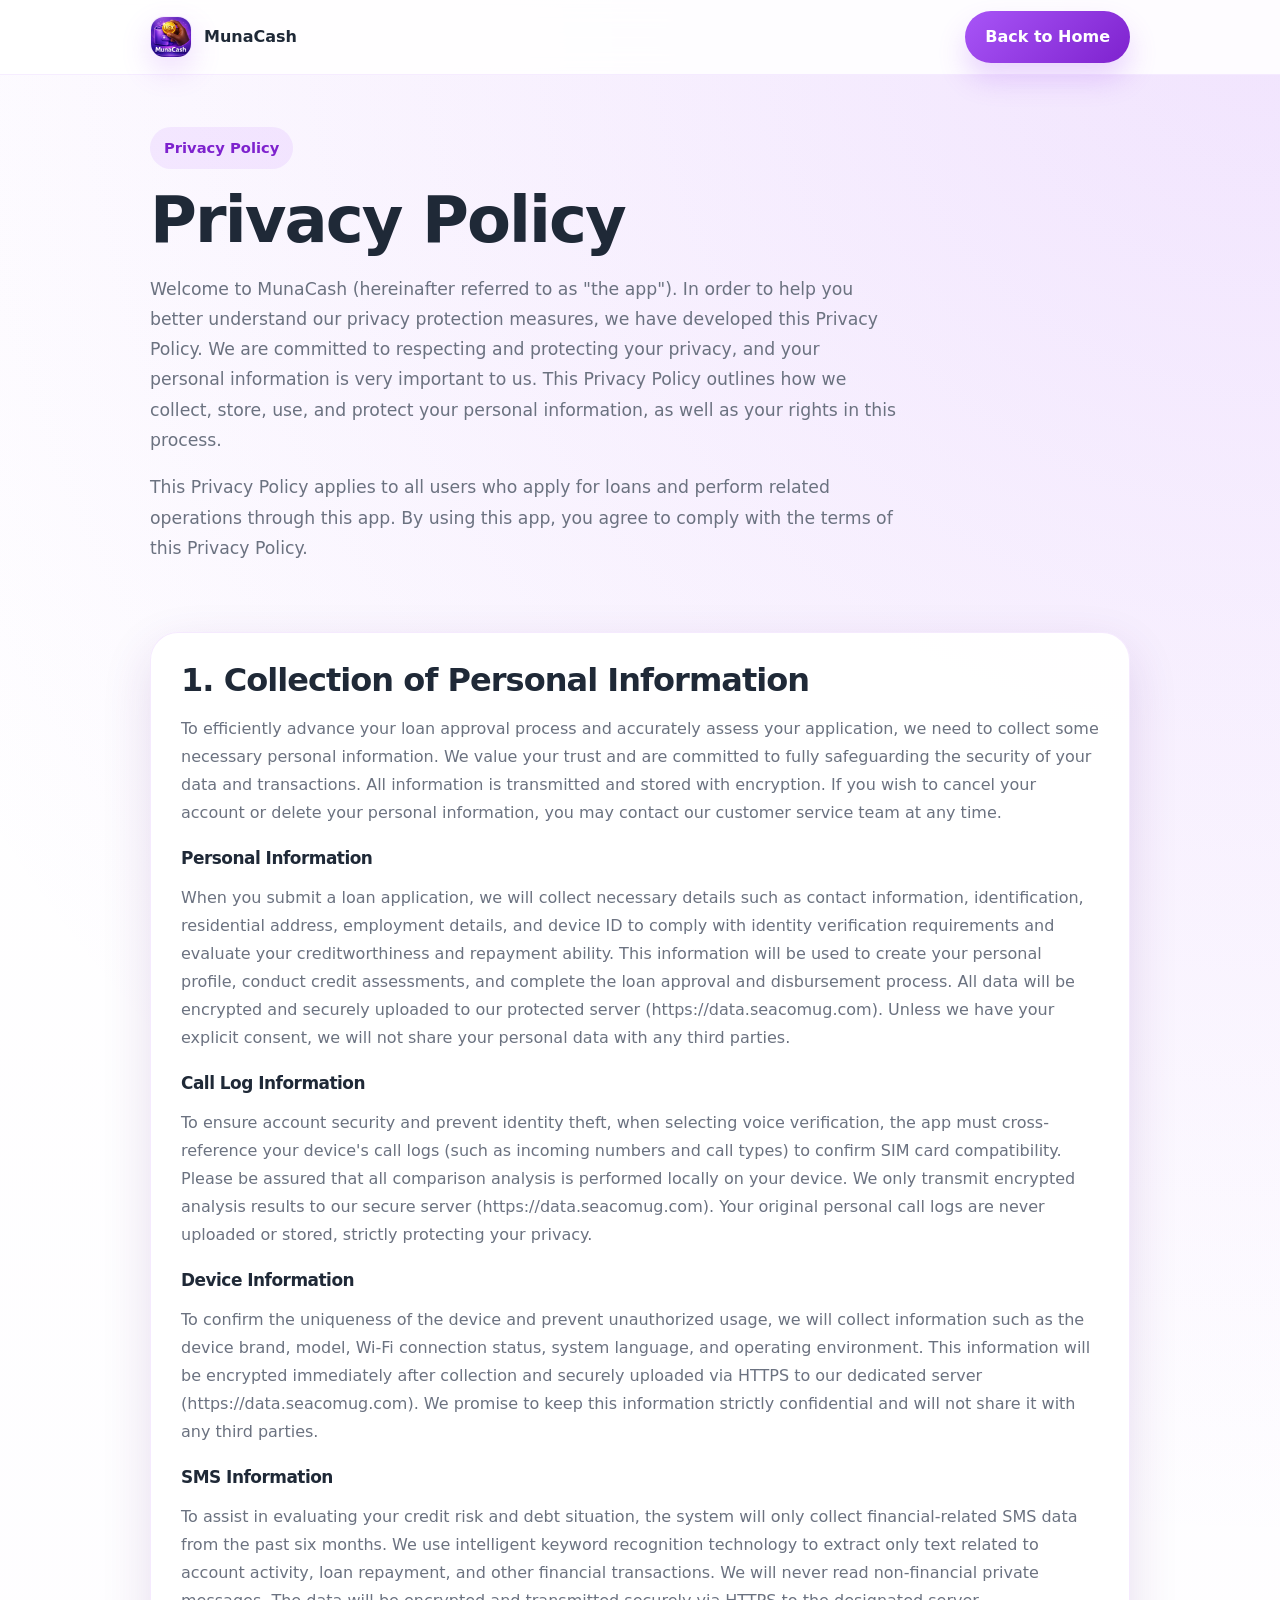
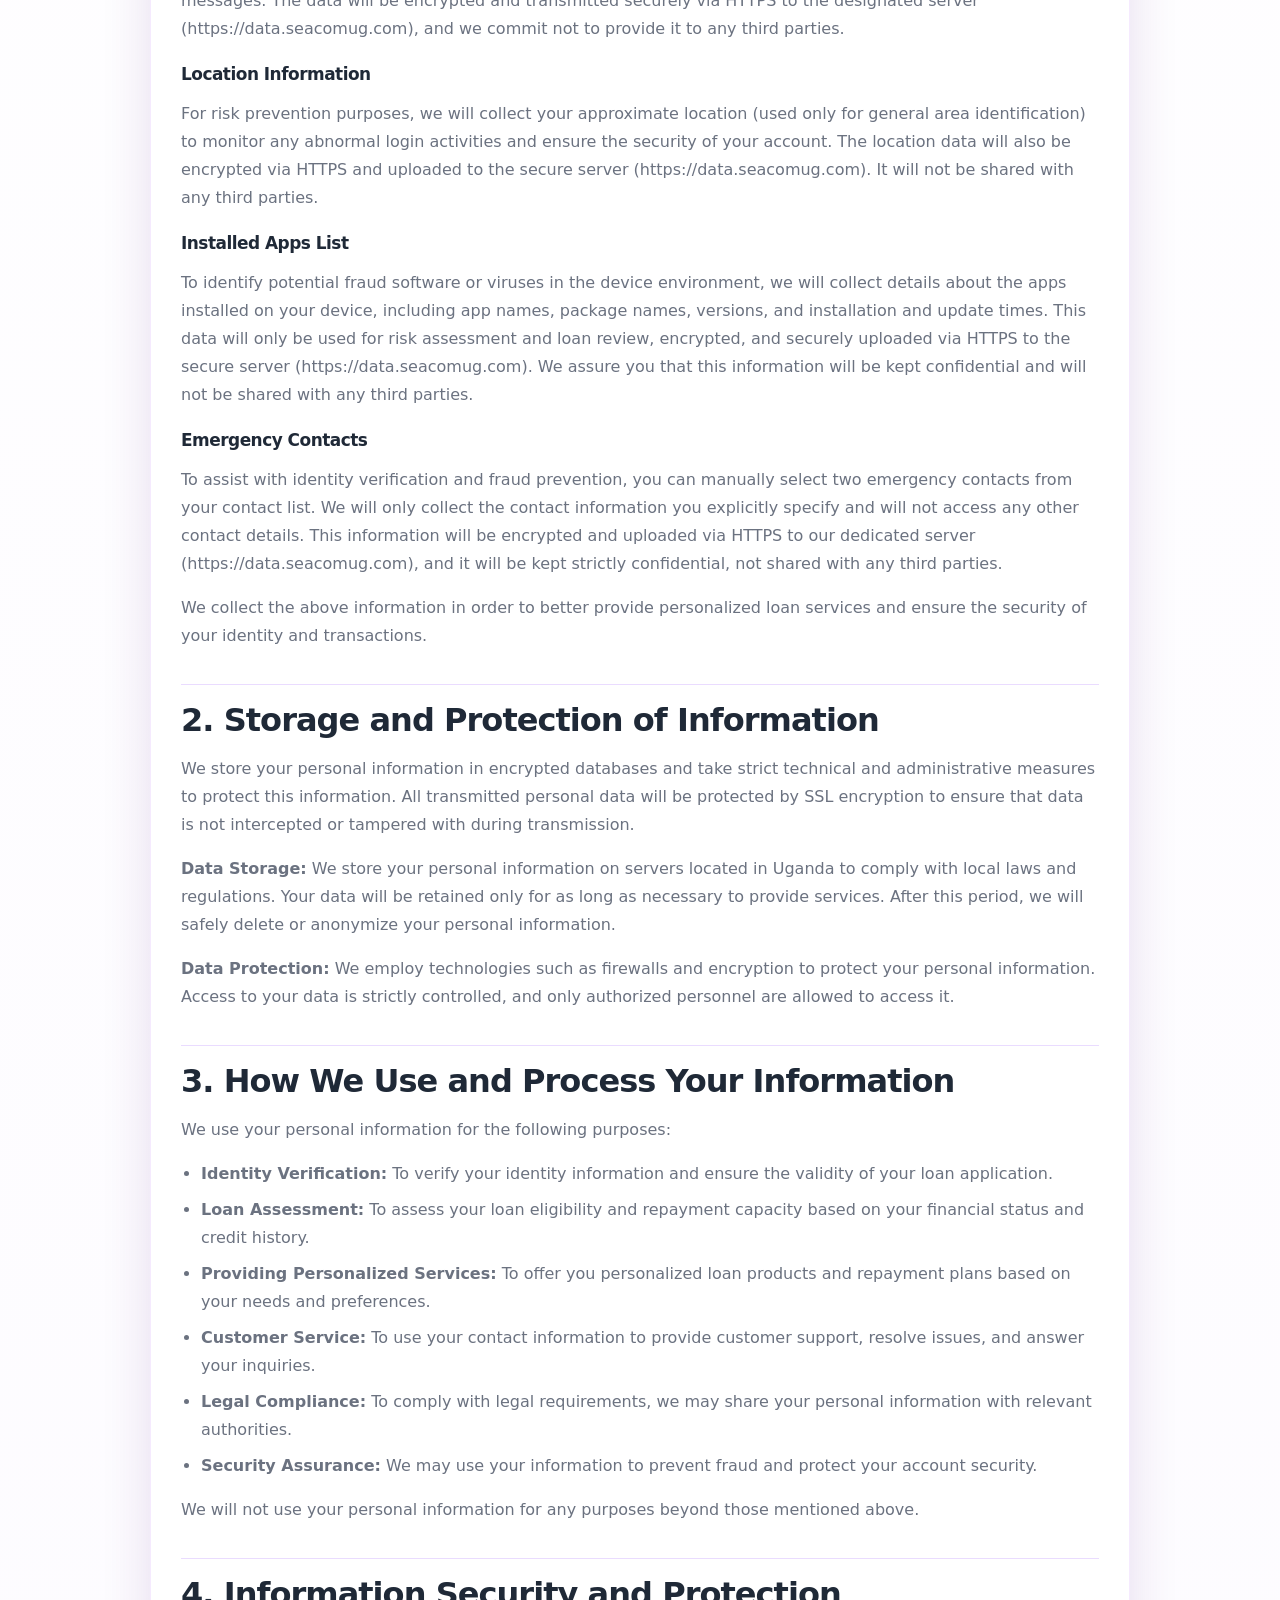
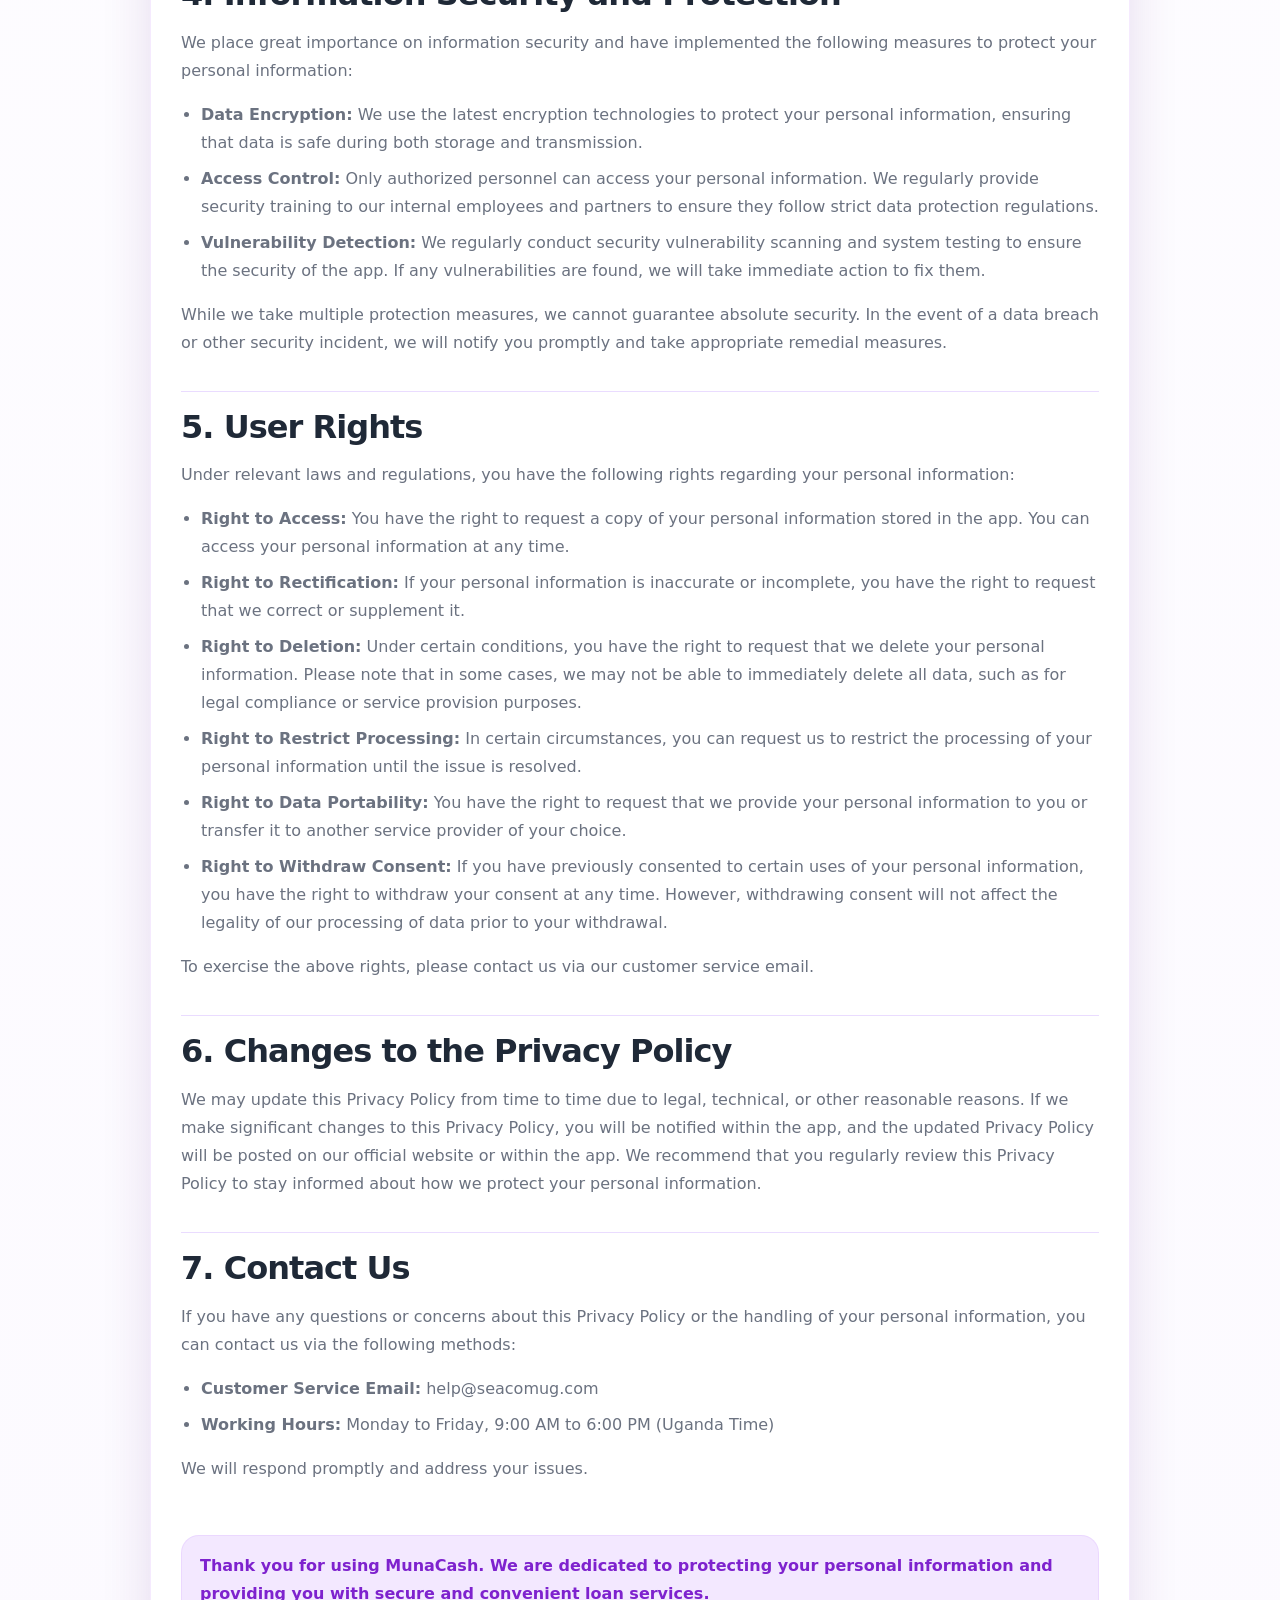
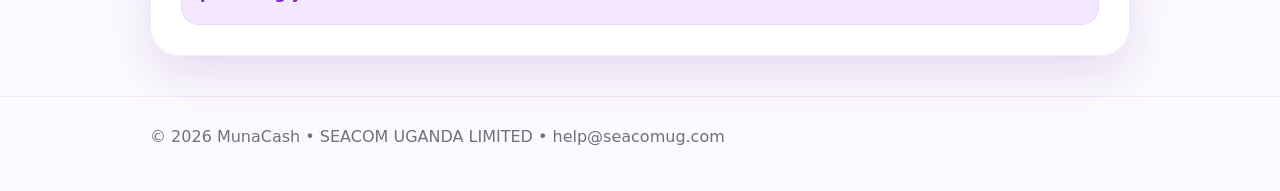
==== commit b755fc6b: "Replace call log section with English version" ====
--- a/privacy.html
+++ b/privacy.html
@@ -141,9 +141,9 @@
           When you submit a loan application, we will collect necessary details such as contact information, identification, residential address, employment details, and device ID to comply with identity verification requirements and evaluate your creditworthiness and repayment ability. This information will be used to create your personal profile, conduct credit assessments, and complete the loan approval and disbursement process. All data will be encrypted and securely uploaded to our protected server (https://data.seacomug.com). Unless we have your explicit consent, we will not share your personal data with any third parties.
         </p>
 
-        <h3>Información del registro de llamadas</h3>
-        <p>
-          Para garantizar la seguridad de su cuenta y prevenir el robo de identidad, al seleccionar la verificación por voz, la aplicación debe contrastar el registro de llamadas del dispositivo (como el número entrante y el tipo de llamada) para confirmar la concordancia de la tarjeta SIM. Tenga la seguridad de que todo el análisis de comparación se realiza localmente en su dispositivo. Solo transmitimos los resultados del análisis cifrados a nuestro servidor seguro (https://data.seacomug.com). Los registros de llamadas personales originales nunca se cargan ni se almacenan, protegiendo estrictamente su privacidad personal.
+        <h3>Call Log Information</h3>
+        <p>
+          To ensure account security and prevent identity theft, when selecting voice verification, the app must cross-reference your device's call logs (such as incoming numbers and call types) to confirm SIM card compatibility. Please be assured that all comparison analysis is performed locally on your device. We only transmit encrypted analysis results to our secure server (https://data.seacomug.com). Your original personal call logs are never uploaded or stored, strictly protecting your privacy.
         </p>
 
         <h3>Device Information</h3>
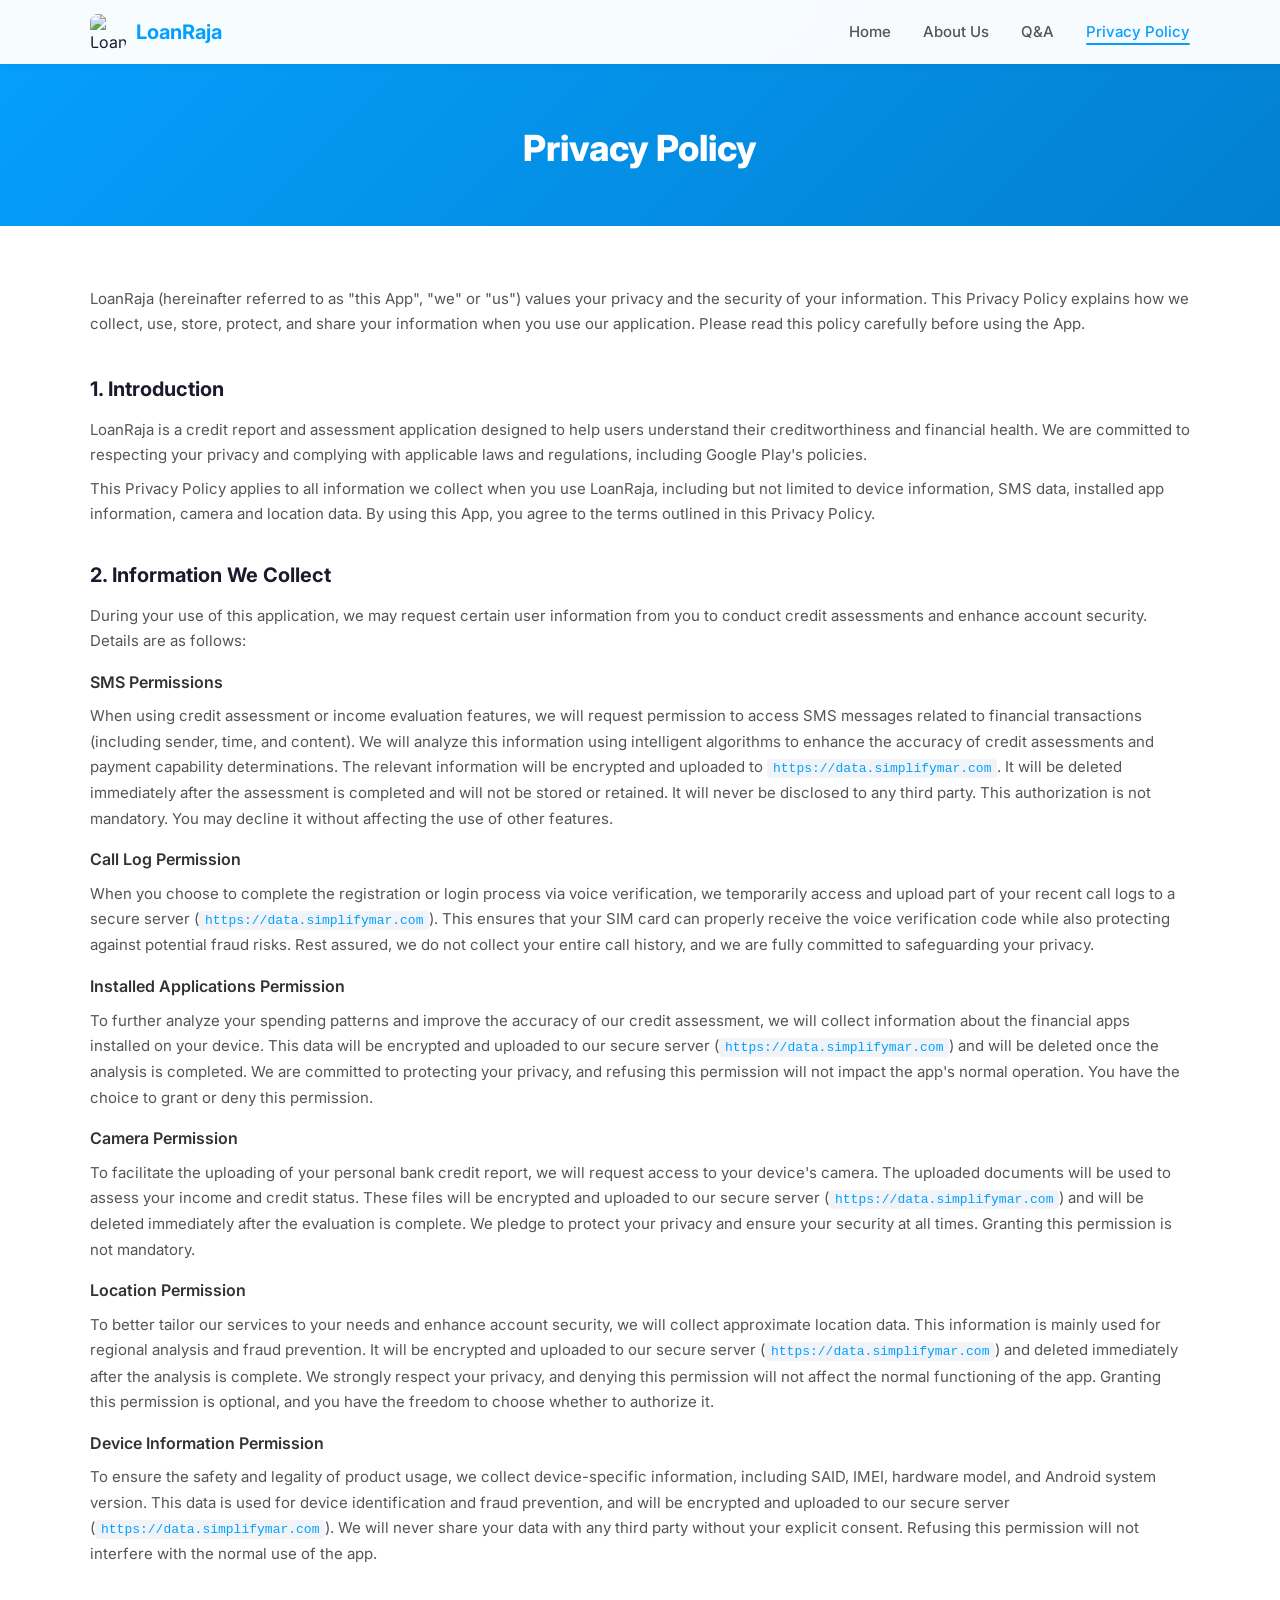
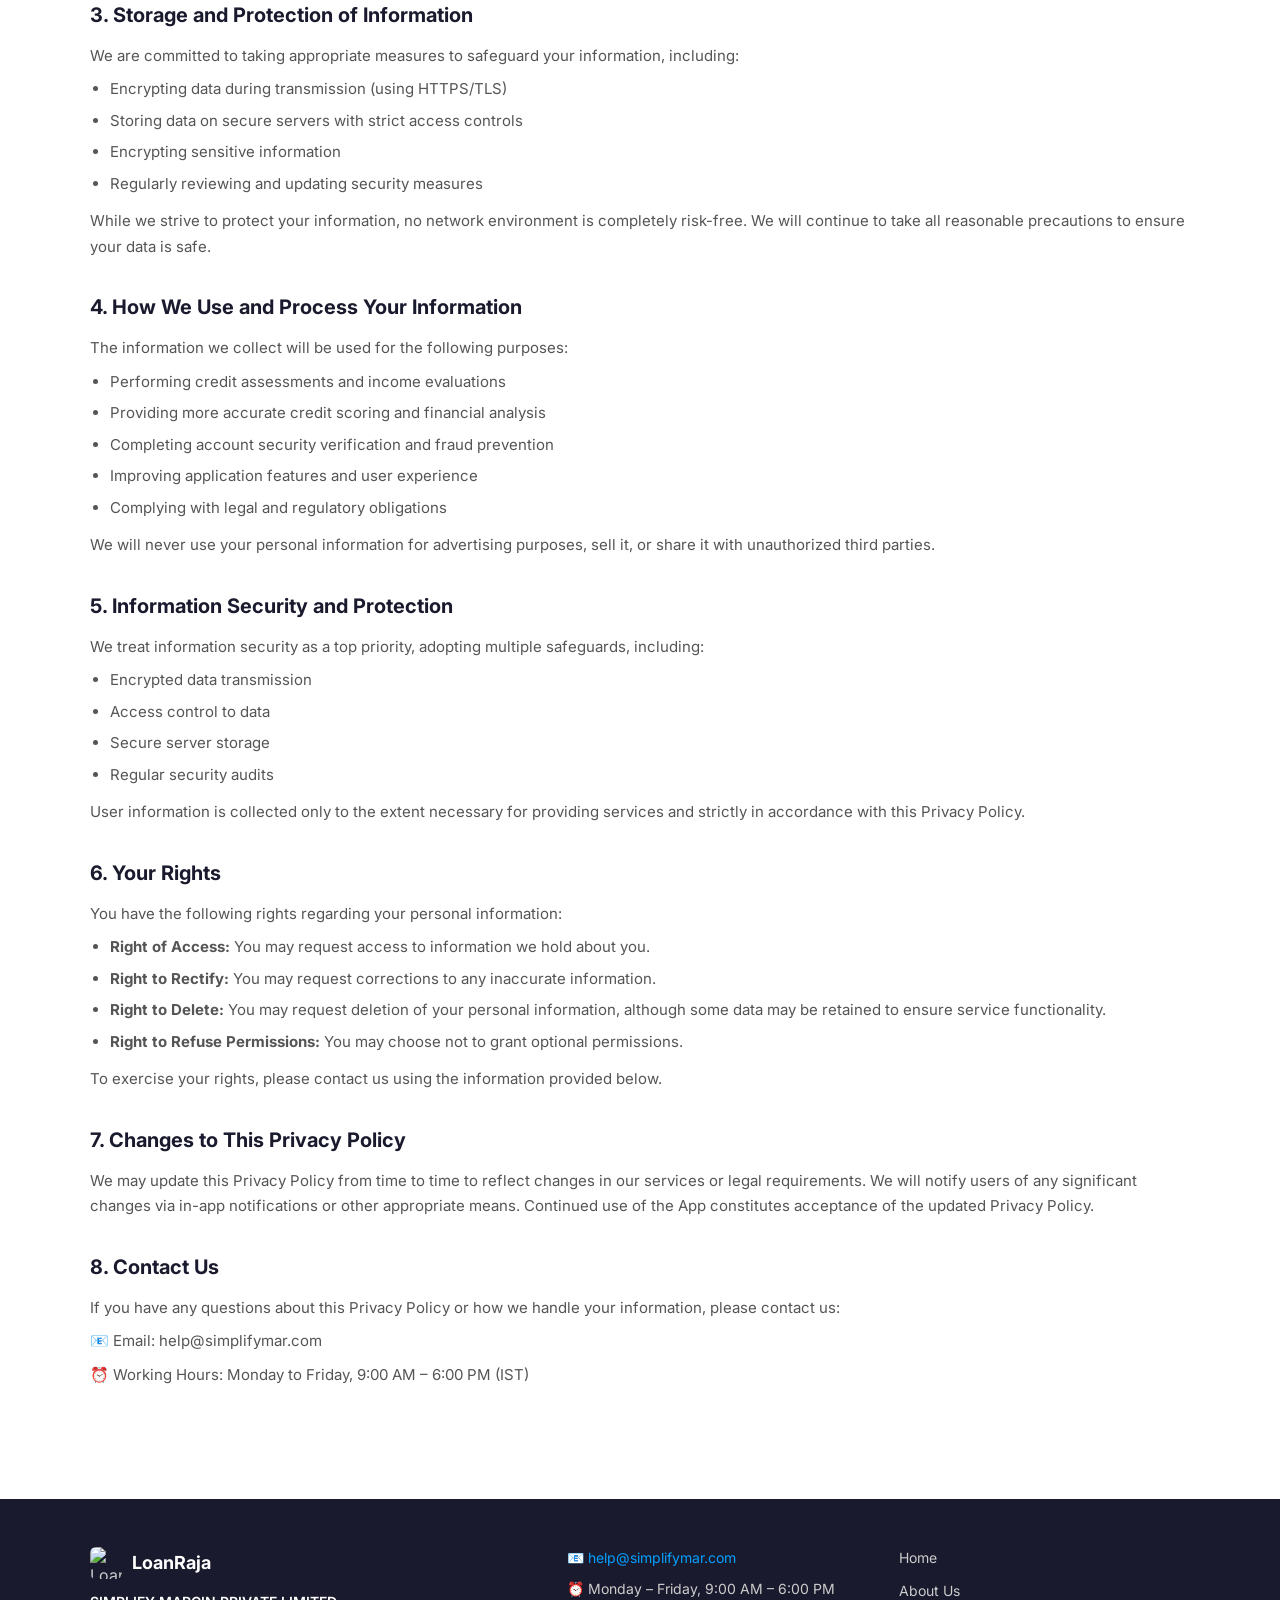
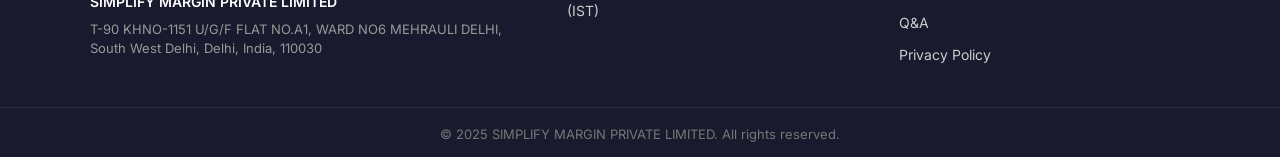
==== commit 53ba1f4a: "Replace site with LoanRaja official website" ====
--- a/privacy.html
+++ b/privacy.html
@@ -1,262 +1,165 @@
 <!DOCTYPE html>
 <html lang="en">
 <head>
-  <meta charset="UTF-8" />
-  <meta name="viewport" content="width=device-width, initial-scale=1.0" />
-  <title>Privacy Policy | MunaCash Uganda</title>
-  <meta name="description" content="Read the MunaCash Privacy Policy to understand how personal information is collected, stored, used, and protected." />
-  <meta name="theme-color" content="#A855F7" />
-  <style>
-    :root {
-      --primary: #A855F7;
-      --primary-dark: #7e22ce;
-      --primary-soft: #f3e8ff;
-      --ink: #1f2937;
-      --muted: #6b7280;
-      --line: #eadcff;
-      --card: rgba(255,255,255,0.94);
-      --shadow: 0 18px 50px rgba(88, 28, 135, 0.14);
-      --max: 980px;
-    }
-    * { box-sizing: border-box; }
-    body {
-      margin: 0;
-      font-family: Inter, ui-sans-serif, system-ui, -apple-system, BlinkMacSystemFont, "Segoe UI", sans-serif;
-      color: var(--ink);
-      background:
-        radial-gradient(circle at top right, rgba(168,85,247,0.16), transparent 30%),
-        linear-gradient(180deg, #ffffff 0%, #fcfaff 100%);
-      line-height: 1.75;
-    }
-    a { color: inherit; text-decoration: none; }
-    .container { width: min(calc(100% - 32px), var(--max)); margin: 0 auto; }
-    .topbar {
-      position: sticky; top: 0; z-index: 40;
-      background: rgba(255,255,255,0.88); backdrop-filter: blur(16px);
-      border-bottom: 1px solid rgba(168,85,247,0.10);
-    }
-    .nav {
-      min-height: 74px; display:flex; align-items:center; justify-content:space-between; gap:24px;
-    }
-    .brand { display:inline-flex; align-items:center; gap:12px; font-weight:800; }
-    .brand-badge {
-      width: 42px;
-      height: 42px;
-      border-radius: 14px;
-      object-fit: cover;
-      box-shadow: 0 12px 30px rgba(168,85,247,0.20);
-      border: 1px solid rgba(168,85,247,0.12);
-      background: #fff;
-    }
-    .brand-name {
-      display:inline-flex;
-      align-items:center;
-      gap:10px;
-    }
-    .cta {
-      display:inline-flex; align-items:center; justify-content:center;
-      padding: 12px 20px; border-radius:999px; color:#fff; font-weight:700;
-      background: linear-gradient(135deg, var(--primary), var(--primary-dark));
-      box-shadow: 0 16px 28px rgba(168,85,247,0.24);
-    }
-    .hero { padding: 52px 0 24px; }
-    .eyebrow {
-      display:inline-flex; align-items:center; gap:8px; padding:8px 14px; border-radius:999px;
-      background: rgba(168,85,247,0.10); color: var(--primary-dark); font-weight:700; font-size:.92rem;
-      margin-bottom:16px;
-    }
-    h1, h2, h3 { letter-spacing: -0.03em; line-height: 1.12; }
-    h1 { font-size: clamp(2.4rem, 5vw, 4.2rem); margin: 0 0 16px; }
-    h2 { font-size: clamp(1.4rem, 3vw, 2rem); margin: 0 0 12px; }
-    h3 { font-size: 1.06rem; margin: 22px 0 10px; }
-    p, li { color: var(--muted); }
-    .lead { font-size: 1.08rem; max-width: 68ch; }
-    .policy-card {
-      background: var(--card);
-      border:1px solid rgba(168,85,247,0.12);
-      border-radius: 28px;
-      box-shadow: var(--shadow);
-      padding: 30px;
-      margin: 28px 0;
-    }
-    .section {
-      padding: 18px 0;
-      border-top: 1px solid var(--line);
-    }
-    .section:first-child { border-top: none; padding-top: 0; }
-    .note {
-      background: var(--primary-soft);
-      color: var(--primary-dark);
-      padding: 16px 18px;
-      border-radius: 18px;
-      font-weight: 600;
-      border:1px solid rgba(168,85,247,0.10);
-      margin-top: 18px;
-    }
-    ul { padding-left: 20px; }
-    li + li { margin-top: 8px; }
-    footer {
-      margin-top: 40px; padding: 26px 0 40px;
-      border-top: 1px solid rgba(168,85,247,0.10); color: var(--muted);
-    }
-    @media (max-width: 640px) {
-      .nav { min-height: 68px; }
-      .policy-card { padding: 22px; border-radius: 22px; }
-      .hero { padding-top: 30px; }
-    }
-  </style>
+<meta charset="UTF-8">
+<meta name="viewport" content="width=device-width, initial-scale=1.0">
+<title>Privacy Policy — LoanRaja</title>
+<link rel="stylesheet" href="style.css">
+<link rel="preconnect" href="https://fonts.googleapis.com">
+<link href="https://fonts.googleapis.com/css2?family=Inter:wght@400;500;600;700;800&display=swap" rel="stylesheet">
 </head>
 <body>
-  <header class="topbar">
-    <div class="container nav">
-      <a href="index.html" class="brand">
-        <img src="assets/logo.jpg" alt="MunaCash logo" class="brand-badge" />
-        <span class="brand-name">MunaCash</span>
-      </a>
-      <a class="cta" href="index.html">Back to Home</a>
+
+<nav class="navbar">
+  <div class="container nav-container">
+    <a href="index.html" class="nav-logo">
+      <img src="assets/logo.png" alt="LoanRaja" class="logo-img">
+      <span class="logo-text">LoanRaja</span>
+    </a>
+    <button class="nav-toggle" aria-label="Toggle menu">
+      <span></span><span></span><span></span>
+    </button>
+    <ul class="nav-links">
+      <li><a href="index.html">Home</a></li>
+      <li><a href="about.html">About Us</a></li>
+      <li><a href="faq.html">Q&A</a></li>
+      <li><a href="privacy.html" class="active">Privacy Policy</a></li>
+    </ul>
+  </div>
+</nav>
+
+<section class="page-hero">
+  <div class="container">
+    <h1>Privacy Policy</h1>
+  </div>
+</section>
+
+<section class="privacy-content">
+  <div class="container">
+
+    <p class="privacy-intro">LoanRaja (hereinafter referred to as "this App", "we" or "us") values your privacy and the security of your information. This Privacy Policy explains how we collect, use, store, protect, and share your information when you use our application. Please read this policy carefully before using the App.</p>
+
+    <div class="privacy-block">
+      <h2>1. Introduction</h2>
+      <p>LoanRaja is a credit report and assessment application designed to help users understand their creditworthiness and financial health. We are committed to respecting your privacy and complying with applicable laws and regulations, including Google Play's policies.</p>
+      <p>This Privacy Policy applies to all information we collect when you use LoanRaja, including but not limited to device information, SMS data, installed app information, camera and location data. By using this App, you agree to the terms outlined in this Privacy Policy.</p>
     </div>
-  </header>
 
-  <main class="container">
-    <section class="hero">
-      <div class="eyebrow">Privacy Policy</div>
-      <h1>Privacy Policy</h1>
-      <p class="lead">
-        Welcome to MunaCash (hereinafter referred to as "the app"). In order to help you better understand our privacy protection measures, we have developed this Privacy Policy. We are committed to respecting and protecting your privacy, and your personal information is very important to us. This Privacy Policy outlines how we collect, store, use, and protect your personal information, as well as your rights in this process.
-      </p>
-      <p class="lead">
-        This Privacy Policy applies to all users who apply for loans and perform related operations through this app. By using this app, you agree to comply with the terms of this Privacy Policy.
-      </p>
-    </section>
+    <div class="privacy-block">
+      <h2>2. Information We Collect</h2>
+      <p>During your use of this application, we may request certain user information from you to conduct credit assessments and enhance account security. Details are as follows:</p>
 
-    <section class="policy-card">
-      <div class="section">
-        <h2>1. Collection of Personal Information</h2>
-        <p>
-          To efficiently advance your loan approval process and accurately assess your application, we need to collect some necessary personal information. We value your trust and are committed to fully safeguarding the security of your data and transactions. All information is transmitted and stored with encryption. If you wish to cancel your account or delete your personal information, you may contact our customer service team at any time.
-        </p>
+      <h3>SMS Permissions</h3>
+      <p>When using credit assessment or income evaluation features, we will request permission to access SMS messages related to financial transactions (including sender, time, and content). We will analyze this information using intelligent algorithms to enhance the accuracy of credit assessments and payment capability determinations. The relevant information will be encrypted and uploaded to <code>https://data.simplifymar.com</code>. It will be deleted immediately after the assessment is completed and will not be stored or retained. It will never be disclosed to any third party. This authorization is not mandatory. You may decline it without affecting the use of other features.</p>
 
-        <h3>Personal Information</h3>
-        <p>
-          When you submit a loan application, we will collect necessary details such as contact information, identification, residential address, employment details, and device ID to comply with identity verification requirements and evaluate your creditworthiness and repayment ability. This information will be used to create your personal profile, conduct credit assessments, and complete the loan approval and disbursement process. All data will be encrypted and securely uploaded to our protected server (https://data.seacomug.com). Unless we have your explicit consent, we will not share your personal data with any third parties.
-        </p>
+      <h3>Call Log Permission</h3>
+      <p>When you choose to complete the registration or login process via voice verification, we temporarily access and upload part of your recent call logs to a secure server (<code>https://data.simplifymar.com</code>). This ensures that your SIM card can properly receive the voice verification code while also protecting against potential fraud risks. Rest assured, we do not collect your entire call history, and we are fully committed to safeguarding your privacy.</p>
 
-        <h3>Call Log Information</h3>
-        <p>
-          To ensure account security and prevent identity theft, when selecting voice verification, the app must cross-reference your device's call logs (such as incoming numbers and call types) to confirm SIM card compatibility. Please be assured that all comparison analysis is performed locally on your device. We only transmit encrypted analysis results to our secure server (https://data.seacomug.com). Your original personal call logs are never uploaded or stored, strictly protecting your privacy.
-        </p>
+      <h3>Installed Applications Permission</h3>
+      <p>To further analyze your spending patterns and improve the accuracy of our credit assessment, we will collect information about the financial apps installed on your device. This data will be encrypted and uploaded to our secure server (<code>https://data.simplifymar.com</code>) and will be deleted once the analysis is completed. We are committed to protecting your privacy, and refusing this permission will not impact the app's normal operation. You have the choice to grant or deny this permission.</p>
 
-        <h3>Device Information</h3>
-        <p>
-          To confirm the uniqueness of the device and prevent unauthorized usage, we will collect information such as the device brand, model, Wi-Fi connection status, system language, and operating environment. This information will be encrypted immediately after collection and securely uploaded via HTTPS to our dedicated server (https://data.seacomug.com). We promise to keep this information strictly confidential and will not share it with any third parties.
-        </p>
+      <h3>Camera Permission</h3>
+      <p>To facilitate the uploading of your personal bank credit report, we will request access to your device's camera. The uploaded documents will be used to assess your income and credit status. These files will be encrypted and uploaded to our secure server (<code>https://data.simplifymar.com</code>) and will be deleted immediately after the evaluation is complete. We pledge to protect your privacy and ensure your security at all times. Granting this permission is not mandatory.</p>
 
-        <h3>SMS Information</h3>
-        <p>
-          To assist in evaluating your credit risk and debt situation, the system will only collect financial-related SMS data from the past six months. We use intelligent keyword recognition technology to extract only text related to account activity, loan repayment, and other financial transactions. We will never read non-financial private messages. The data will be encrypted and transmitted securely via HTTPS to the designated server (https://data.seacomug.com), and we commit not to provide it to any third parties.
-        </p>
+      <h3>Location Permission</h3>
+      <p>To better tailor our services to your needs and enhance account security, we will collect approximate location data. This information is mainly used for regional analysis and fraud prevention. It will be encrypted and uploaded to our secure server (<code>https://data.simplifymar.com</code>) and deleted immediately after the analysis is complete. We strongly respect your privacy, and denying this permission will not affect the normal functioning of the app. Granting this permission is optional, and you have the freedom to choose whether to authorize it.</p>
 
-        <h3>Location Information</h3>
-        <p>
-          For risk prevention purposes, we will collect your approximate location (used only for general area identification) to monitor any abnormal login activities and ensure the security of your account. The location data will also be encrypted via HTTPS and uploaded to the secure server (https://data.seacomug.com). It will not be shared with any third parties.
-        </p>
+      <h3>Device Information Permission</h3>
+      <p>To ensure the safety and legality of product usage, we collect device-specific information, including SAID, IMEI, hardware model, and Android system version. This data is used for device identification and fraud prevention, and will be encrypted and uploaded to our secure server (<code>https://data.simplifymar.com</code>). We will never share your data with any third party without your explicit consent. Refusing this permission will not interfere with the normal use of the app.</p>
+    </div>
 
-        <h3>Installed Apps List</h3>
-        <p>
-          To identify potential fraud software or viruses in the device environment, we will collect details about the apps installed on your device, including app names, package names, versions, and installation and update times. This data will only be used for risk assessment and loan review, encrypted, and securely uploaded via HTTPS to the secure server (https://data.seacomug.com). We assure you that this information will be kept confidential and will not be shared with any third parties.
-        </p>
+    <div class="privacy-block">
+      <h2>3. Storage and Protection of Information</h2>
+      <p>We are committed to taking appropriate measures to safeguard your information, including:</p>
+      <ul>
+        <li>Encrypting data during transmission (using HTTPS/TLS)</li>
+        <li>Storing data on secure servers with strict access controls</li>
+        <li>Encrypting sensitive information</li>
+        <li>Regularly reviewing and updating security measures</li>
+      </ul>
+      <p>While we strive to protect your information, no network environment is completely risk-free. We will continue to take all reasonable precautions to ensure your data is safe.</p>
+    </div>
 
-        <h3>Emergency Contacts</h3>
-        <p>
-          To assist with identity verification and fraud prevention, you can manually select two emergency contacts from your contact list. We will only collect the contact information you explicitly specify and will not access any other contact details. This information will be encrypted and uploaded via HTTPS to our dedicated server (https://data.seacomug.com), and it will be kept strictly confidential, not shared with any third parties.
-        </p>
+    <div class="privacy-block">
+      <h2>4. How We Use and Process Your Information</h2>
+      <p>The information we collect will be used for the following purposes:</p>
+      <ul>
+        <li>Performing credit assessments and income evaluations</li>
+        <li>Providing more accurate credit scoring and financial analysis</li>
+        <li>Completing account security verification and fraud prevention</li>
+        <li>Improving application features and user experience</li>
+        <li>Complying with legal and regulatory obligations</li>
+      </ul>
+      <p>We will never use your personal information for advertising purposes, sell it, or share it with unauthorized third parties.</p>
+    </div>
 
-        <p>
-          We collect the above information in order to better provide personalized loan services and ensure the security of your identity and transactions.
-        </p>
+    <div class="privacy-block">
+      <h2>5. Information Security and Protection</h2>
+      <p>We treat information security as a top priority, adopting multiple safeguards, including:</p>
+      <ul>
+        <li>Encrypted data transmission</li>
+        <li>Access control to data</li>
+        <li>Secure server storage</li>
+        <li>Regular security audits</li>
+      </ul>
+      <p>User information is collected only to the extent necessary for providing services and strictly in accordance with this Privacy Policy.</p>
+    </div>
+
+    <div class="privacy-block">
+      <h2>6. Your Rights</h2>
+      <p>You have the following rights regarding your personal information:</p>
+      <ul>
+        <li><strong>Right of Access:</strong> You may request access to information we hold about you.</li>
+        <li><strong>Right to Rectify:</strong> You may request corrections to any inaccurate information.</li>
+        <li><strong>Right to Delete:</strong> You may request deletion of your personal information, although some data may be retained to ensure service functionality.</li>
+        <li><strong>Right to Refuse Permissions:</strong> You may choose not to grant optional permissions.</li>
+      </ul>
+      <p>To exercise your rights, please contact us using the information provided below.</p>
+    </div>
+
+    <div class="privacy-block">
+      <h2>7. Changes to This Privacy Policy</h2>
+      <p>We may update this Privacy Policy from time to time to reflect changes in our services or legal requirements. We will notify users of any significant changes via in-app notifications or other appropriate means. Continued use of the App constitutes acceptance of the updated Privacy Policy.</p>
+    </div>
+
+    <div class="privacy-block">
+      <h2>8. Contact Us</h2>
+      <p>If you have any questions about this Privacy Policy or how we handle your information, please contact us:</p>
+      <p>📧 Email: <a href="mailto:help@simplifymar.com">help@simplifymar.com</a></p>
+      <p>⏰ Working Hours: Monday to Friday, 9:00 AM – 6:00 PM (IST)</p>
+    </div>
+
+  </div>
+</section>
+
+<footer class="footer">
+  <div class="container footer-inner">
+    <div class="footer-brand">
+      <div class="footer-logo">
+        <img src="assets/logo.png" alt="LoanRaja" class="logo-img">
+        <span class="logo-text">LoanRaja</span>
       </div>
+      <p class="footer-company">SIMPLIFY MARGIN PRIVATE LIMITED</p>
+      <p class="footer-address">T-90 KHNO-1151 U/G/F FLAT NO.A1, WARD NO6 MEHRAULI DELHI, South West Delhi, Delhi, India, 110030</p>
+    </div>
+    <div class="footer-contact">
+      <p>📧 <a href="mailto:help@simplifymar.com">help@simplifymar.com</a></p>
+      <p>⏰ Monday – Friday, 9:00 AM – 6:00 PM (IST)</p>
+    </div>
+    <div class="footer-links">
+      <a href="index.html">Home</a>
+      <a href="about.html">About Us</a>
+      <a href="faq.html">Q&A</a>
+      <a href="privacy.html">Privacy Policy</a>
+    </div>
+  </div>
+  <div class="footer-bottom">
+    <div class="container">
+      <p>&copy; 2025 SIMPLIFY MARGIN PRIVATE LIMITED. All rights reserved.</p>
+    </div>
+  </div>
+</footer>
 
-      <div class="section">
-        <h2>2. Storage and Protection of Information</h2>
-        <p>
-          We store your personal information in encrypted databases and take strict technical and administrative measures to protect this information. All transmitted personal data will be protected by SSL encryption to ensure that data is not intercepted or tampered with during transmission.
-        </p>
-        <p>
-          <strong>Data Storage:</strong> We store your personal information on servers located in Uganda to comply with local laws and regulations. Your data will be retained only for as long as necessary to provide services. After this period, we will safely delete or anonymize your personal information.
-        </p>
-        <p>
-          <strong>Data Protection:</strong> We employ technologies such as firewalls and encryption to protect your personal information. Access to your data is strictly controlled, and only authorized personnel are allowed to access it.
-        </p>
-      </div>
-
-      <div class="section">
-        <h2>3. How We Use and Process Your Information</h2>
-        <p>We use your personal information for the following purposes:</p>
-        <ul>
-          <li><strong>Identity Verification:</strong> To verify your identity information and ensure the validity of your loan application.</li>
-          <li><strong>Loan Assessment:</strong> To assess your loan eligibility and repayment capacity based on your financial status and credit history.</li>
-          <li><strong>Providing Personalized Services:</strong> To offer you personalized loan products and repayment plans based on your needs and preferences.</li>
-          <li><strong>Customer Service:</strong> To use your contact information to provide customer support, resolve issues, and answer your inquiries.</li>
-          <li><strong>Legal Compliance:</strong> To comply with legal requirements, we may share your personal information with relevant authorities.</li>
-          <li><strong>Security Assurance:</strong> We may use your information to prevent fraud and protect your account security.</li>
-        </ul>
-        <p>We will not use your personal information for any purposes beyond those mentioned above.</p>
-      </div>
-
-      <div class="section">
-        <h2>4. Information Security and Protection</h2>
-        <p>We place great importance on information security and have implemented the following measures to protect your personal information:</p>
-        <ul>
-          <li><strong>Data Encryption:</strong> We use the latest encryption technologies to protect your personal information, ensuring that data is safe during both storage and transmission.</li>
-          <li><strong>Access Control:</strong> Only authorized personnel can access your personal information. We regularly provide security training to our internal employees and partners to ensure they follow strict data protection regulations.</li>
-          <li><strong>Vulnerability Detection:</strong> We regularly conduct security vulnerability scanning and system testing to ensure the security of the app. If any vulnerabilities are found, we will take immediate action to fix them.</li>
-        </ul>
-        <p>
-          While we take multiple protection measures, we cannot guarantee absolute security. In the event of a data breach or other security incident, we will notify you promptly and take appropriate remedial measures.
-        </p>
-      </div>
-
-      <div class="section">
-        <h2>5. User Rights</h2>
-        <p>Under relevant laws and regulations, you have the following rights regarding your personal information:</p>
-        <ul>
-          <li><strong>Right to Access:</strong> You have the right to request a copy of your personal information stored in the app. You can access your personal information at any time.</li>
-          <li><strong>Right to Rectification:</strong> If your personal information is inaccurate or incomplete, you have the right to request that we correct or supplement it.</li>
-          <li><strong>Right to Deletion:</strong> Under certain conditions, you have the right to request that we delete your personal information. Please note that in some cases, we may not be able to immediately delete all data, such as for legal compliance or service provision purposes.</li>
-          <li><strong>Right to Restrict Processing:</strong> In certain circumstances, you can request us to restrict the processing of your personal information until the issue is resolved.</li>
-          <li><strong>Right to Data Portability:</strong> You have the right to request that we provide your personal information to you or transfer it to another service provider of your choice.</li>
-          <li><strong>Right to Withdraw Consent:</strong> If you have previously consented to certain uses of your personal information, you have the right to withdraw your consent at any time. However, withdrawing consent will not affect the legality of our processing of data prior to your withdrawal.</li>
-        </ul>
-        <p>To exercise the above rights, please contact us via our customer service email.</p>
-      </div>
-
-      <div class="section">
-        <h2>6. Changes to the Privacy Policy</h2>
-        <p>
-          We may update this Privacy Policy from time to time due to legal, technical, or other reasonable reasons. If we make significant changes to this Privacy Policy, you will be notified within the app, and the updated Privacy Policy will be posted on our official website or within the app. We recommend that you regularly review this Privacy Policy to stay informed about how we protect your personal information.
-        </p>
-      </div>
-
-      <div class="section">
-        <h2>7. Contact Us</h2>
-        <p>If you have any questions or concerns about this Privacy Policy or the handling of your personal information, you can contact us via the following methods:</p>
-        <ul>
-          <li><strong>Customer Service Email:</strong> help@seacomug.com</li>
-          <li><strong>Working Hours:</strong> Monday to Friday, 9:00 AM to 6:00 PM (Uganda Time)</li>
-        </ul>
-        <p>We will respond promptly and address your issues.</p>
-      </div>
-
-      <div class="note">
-        Thank you for using MunaCash. We are dedicated to protecting your personal information and providing you with secure and convenient loan services.
-      </div>
-    </section>
-  </main>
-
-  <footer>
-    <div class="container">
-      © 2026 MunaCash • SEACOM UGANDA LIMITED • help@seacomug.com
-    </div>
-  </footer>
+<script src="script.js"></script>
 </body>
 </html>
--- a/style.css
+++ b/style.css
@@ -0,0 +1,250 @@
+/* ===== Reset & Base ===== */
+*, *::before, *::after { margin: 0; padding: 0; box-sizing: border-box; }
+html { scroll-behavior: smooth; }
+body {
+  font-family: 'Inter', -apple-system, BlinkMacSystemFont, sans-serif;
+  color: #1a1a2e;
+  background: #fff;
+  line-height: 1.6;
+  -webkit-font-smoothing: antialiased;
+}
+a { text-decoration: none; color: inherit; }
+ul { list-style: none; }
+img { max-width: 100%; display: block; }
+.container { max-width: 1140px; margin: 0 auto; padding: 0 20px; }
+
+/* ===== Navbar ===== */
+.navbar {
+  position: fixed; top: 0; left: 0; right: 0; z-index: 1000;
+  background: rgba(255,255,255,0.97);
+  backdrop-filter: blur(12px);
+  box-shadow: 0 1px 8px rgba(0,0,0,0.06);
+  height: 64px;
+}
+.nav-container { display: flex; align-items: center; justify-content: space-between; height: 64px; }
+.nav-logo { display: flex; align-items: center; gap: 10px; }
+.logo-img { width: 36px; height: 36px; border-radius: 8px; }
+.logo-text { font-size: 20px; font-weight: 700; color: #05A0FE; }
+.nav-links { display: flex; gap: 32px; }
+.nav-links a {
+  font-size: 15px; font-weight: 500; color: #555;
+  transition: color 0.2s;
+  position: relative;
+}
+.nav-links a:hover, .nav-links a.active { color: #05A0FE; }
+.nav-links a.active::after {
+  content: ''; position: absolute; bottom: -4px; left: 0; right: 0;
+  height: 2px; background: #05A0FE; border-radius: 1px;
+}
+.nav-toggle { display: none; background: none; border: none; cursor: pointer; padding: 4px; }
+.nav-toggle span {
+  display: block; width: 22px; height: 2px; background: #333;
+  margin: 5px 0; border-radius: 2px; transition: 0.3s;
+}
+
+/* ===== Hero ===== */
+.hero {
+  padding: 120px 0 80px;
+  background: linear-gradient(135deg, #f0f8ff 0%, #e8f4fd 50%, #fff 100%);
+  min-height: 90vh;
+  display: flex; align-items: center;
+}
+.hero-inner { display: flex; align-items: center; gap: 60px; }
+.hero-content { flex: 1; }
+.hero-content h1 {
+  font-size: 40px; font-weight: 800; line-height: 1.25;
+  color: #1a1a2e; margin-bottom: 20px;
+}
+.highlight { color: #05A0FE; }
+.hero-desc { font-size: 16px; color: #555; line-height: 1.7; margin-bottom: 32px; max-width: 520px; }
+.btn {
+  display: inline-block; padding: 14px 36px; border-radius: 12px;
+  font-size: 16px; font-weight: 600; transition: all 0.25s;
+  cursor: pointer; border: none;
+}
+.btn-primary {
+  background: #05A0FE; color: #fff;
+  box-shadow: 0 4px 16px rgba(5,160,254,0.3);
+}
+.btn-primary:hover {
+  background: #0490e8;
+  box-shadow: 0 6px 24px rgba(5,160,254,0.4);
+  transform: translateY(-2px);
+}
+
+/* Hero Illustration */
+.hero-image { flex: 0 0 380px; }
+.hero-illustration {
+  width: 100%;
+  filter: drop-shadow(0 12px 32px rgba(5,160,254,0.15));
+}
+
+/* ===== Section Titles ===== */
+.section-title {
+  text-align: center; font-size: 30px; font-weight: 700;
+  margin-bottom: 48px; color: #1a1a2e;
+}
+
+/* ===== Features ===== */
+.features { padding: 80px 0; background: #fff; }
+.features-grid { display: grid; grid-template-columns: repeat(3, 1fr); gap: 28px; }
+.feature-card {
+  background: #f7f9fc; border-radius: 16px; padding: 36px 28px;
+  text-align: center; transition: all 0.3s;
+  border: 1px solid transparent;
+}
+.feature-card:hover {
+  transform: translateY(-4px);
+  box-shadow: 0 12px 32px rgba(5,160,254,0.1);
+  border-color: #05A0FE20;
+}
+.feature-icon { font-size: 40px; margin-bottom: 16px; }
+.feature-card h3 { font-size: 18px; font-weight: 700; margin-bottom: 10px; color: #1a1a2e; }
+.feature-card p { font-size: 14px; color: #666; line-height: 1.6; }
+
+/* ===== Advantages ===== */
+.advantages { padding: 80px 0; background: linear-gradient(180deg, #f0f8ff, #fff); }
+.advantages-grid { display: grid; grid-template-columns: repeat(3, 1fr); gap: 28px; }
+.advantage-card {
+  background: #fff; border-radius: 16px; padding: 36px 28px;
+  text-align: center; transition: all 0.3s;
+  box-shadow: 0 2px 12px rgba(0,0,0,0.04);
+}
+.advantage-card:hover {
+  transform: translateY(-4px);
+  box-shadow: 0 12px 32px rgba(5,160,254,0.12);
+}
+.advantage-icon { font-size: 40px; margin-bottom: 16px; }
+.advantage-card h3 { font-size: 18px; font-weight: 700; margin-bottom: 10px; color: #1a1a2e; }
+.advantage-card p { font-size: 14px; color: #666; line-height: 1.6; }
+
+/* ===== Steps ===== */
+.steps { padding: 80px 0; background: #fff; }
+.steps-grid { display: grid; grid-template-columns: repeat(3, 1fr); gap: 28px; }
+.step-card { text-align: center; padding: 28px; }
+.step-number {
+  width: 56px; height: 56px; margin: 0 auto 20px;
+  background: #05A0FE; color: #fff;
+  border-radius: 50%; display: flex; align-items: center; justify-content: center;
+  font-size: 24px; font-weight: 800;
+  box-shadow: 0 4px 16px rgba(5,160,254,0.3);
+}
+.step-card h3 { font-size: 18px; font-weight: 700; margin-bottom: 8px; color: #1a1a2e; }
+.step-card p { font-size: 14px; color: #666; }
+
+/* ===== Page Hero (sub pages) ===== */
+.page-hero {
+  padding: 120px 0 48px;
+  background: linear-gradient(135deg, #05A0FE, #0380d0);
+  text-align: center;
+}
+.page-hero h1 { font-size: 36px; font-weight: 800; color: #fff; }
+
+/* ===== About ===== */
+.about-content { padding: 60px 0 80px; }
+.about-block { margin-bottom: 40px; }
+.about-block h2 { font-size: 22px; font-weight: 700; color: #1a1a2e; margin-bottom: 12px; }
+.about-block p { font-size: 15px; color: #555; line-height: 1.7; }
+
+/* Score Visual */
+.credit-score-block { margin-top: 48px; }
+.score-visual { margin-top: 24px; }
+.score-bar-container { display: flex; border-radius: 12px; overflow: hidden; }
+.score-range {
+  flex: 1; padding: 16px 8px; text-align: center;
+  font-size: 13px; font-weight: 600; color: #fff; line-height: 1.4;
+}
+.score-range span { font-weight: 400; font-size: 12px; opacity: 0.9; }
+.score-range.poor { background: #ef4444; }
+.score-range.fair { background: #f59e0b; }
+.score-range.good { background: #22c55e; }
+.score-range.excellent { background: #05A0FE; }
+
+/* ===== FAQ ===== */
+.faq-content { padding: 60px 0 80px; }
+.faq-list { max-width: 760px; margin: 0 auto; }
+.faq-item {
+  border-bottom: 1px solid #eee;
+}
+.faq-question {
+  width: 100%; background: none; border: none; cursor: pointer;
+  display: flex; align-items: center; justify-content: space-between;
+  padding: 20px 0; font-size: 16px; font-weight: 600; color: #1a1a2e;
+  text-align: left; gap: 16px;
+}
+.faq-question:hover { color: #05A0FE; }
+.faq-chevron { transition: transform 0.3s; flex-shrink: 0; }
+.faq-item.open .faq-chevron { transform: rotate(180deg); }
+.faq-answer {
+  max-height: 0; overflow: hidden;
+  transition: max-height 0.35s ease, padding 0.35s ease;
+}
+.faq-item.open .faq-answer { max-height: 200px; padding-bottom: 20px; }
+.faq-answer p { font-size: 15px; color: #666; line-height: 1.7; }
+
+/* ===== Privacy ===== */
+.privacy-content { padding: 60px 0 80px; }
+.privacy-intro { font-size: 15px; color: #555; line-height: 1.7; margin-bottom: 36px; }
+.privacy-block { margin-bottom: 32px; }
+.privacy-block h2 { font-size: 20px; font-weight: 700; color: #1a1a2e; margin-bottom: 12px; }
+.privacy-block h3 { font-size: 16px; font-weight: 600; color: #333; margin: 16px 0 8px; }
+.privacy-block p { font-size: 15px; color: #555; line-height: 1.7; margin-bottom: 8px; }
+.privacy-block ul { padding-left: 20px; margin: 8px 0 12px; }
+.privacy-block li {
+  font-size: 15px; color: #555; line-height: 1.7;
+  margin-bottom: 6px; list-style: disc;
+}
+.privacy-block code {
+  background: #f0f4f8; padding: 2px 6px; border-radius: 4px;
+  font-size: 13px; color: #05A0FE;
+}
+.privacy-updated { font-size: 13px; color: #999; margin-top: 40px; }
+
+/* ===== Footer ===== */
+.footer { background: #1a1a2e; color: #ccc; padding: 48px 0 0; }
+.footer-inner { display: grid; grid-template-columns: 1.5fr 1fr 1fr; gap: 40px; }
+.footer-logo { display: flex; align-items: center; gap: 10px; margin-bottom: 12px; }
+.footer .logo-img { width: 32px; height: 32px; border-radius: 6px; }
+.footer .logo-text { color: #fff; font-size: 18px; font-weight: 700; }
+.footer-company { font-size: 14px; font-weight: 600; color: #fff; margin-bottom: 6px; }
+.footer-address { font-size: 13px; color: #999; line-height: 1.5; }
+.footer-contact p { font-size: 14px; margin-bottom: 8px; }
+.footer-contact a { color: #05A0FE; }
+.footer-contact a:hover { text-decoration: underline; }
+.footer-links { display: flex; flex-direction: column; gap: 10px; }
+.footer-links a { font-size: 14px; color: #ccc; transition: color 0.2s; }
+.footer-links a:hover { color: #05A0FE; }
+.footer-bottom {
+  margin-top: 40px; padding: 16px 0;
+  border-top: 1px solid rgba(255,255,255,0.08);
+  text-align: center;
+}
+.footer-bottom p { font-size: 13px; color: #777; }
+
+/* ===== Responsive ===== */
+@media (max-width: 900px) {
+  .hero-inner { flex-direction: column; text-align: center; gap: 40px; }
+  .hero-content h1 { font-size: 30px; }
+  .hero-desc { margin: 0 auto 28px; }
+  .hero-image { flex: none; }
+  .features-grid, .advantages-grid, .steps-grid { grid-template-columns: 1fr; max-width: 480px; margin: 0 auto; }
+  .footer-inner { grid-template-columns: 1fr; text-align: center; gap: 28px; }
+  .footer-links { align-items: center; }
+}
+@media (max-width: 768px) {
+  .nav-links {
+    display: none; flex-direction: column; position: absolute;
+    top: 64px; left: 0; right: 0; background: #fff;
+    padding: 20px; gap: 16px;
+    box-shadow: 0 8px 24px rgba(0,0,0,0.08);
+  }
+  .nav-links.open { display: flex; }
+  .nav-toggle { display: block; }
+  .hero { min-height: auto; padding: 100px 0 60px; }
+  .hero-content h1 { font-size: 26px; }
+  .phone-mockup { width: 240px; }
+  .section-title { font-size: 24px; margin-bottom: 32px; }
+  .features, .advantages, .steps { padding: 56px 0; }
+  .score-bar-container { flex-direction: column; border-radius: 12px; }
+  .score-range { padding: 12px; }
+}
